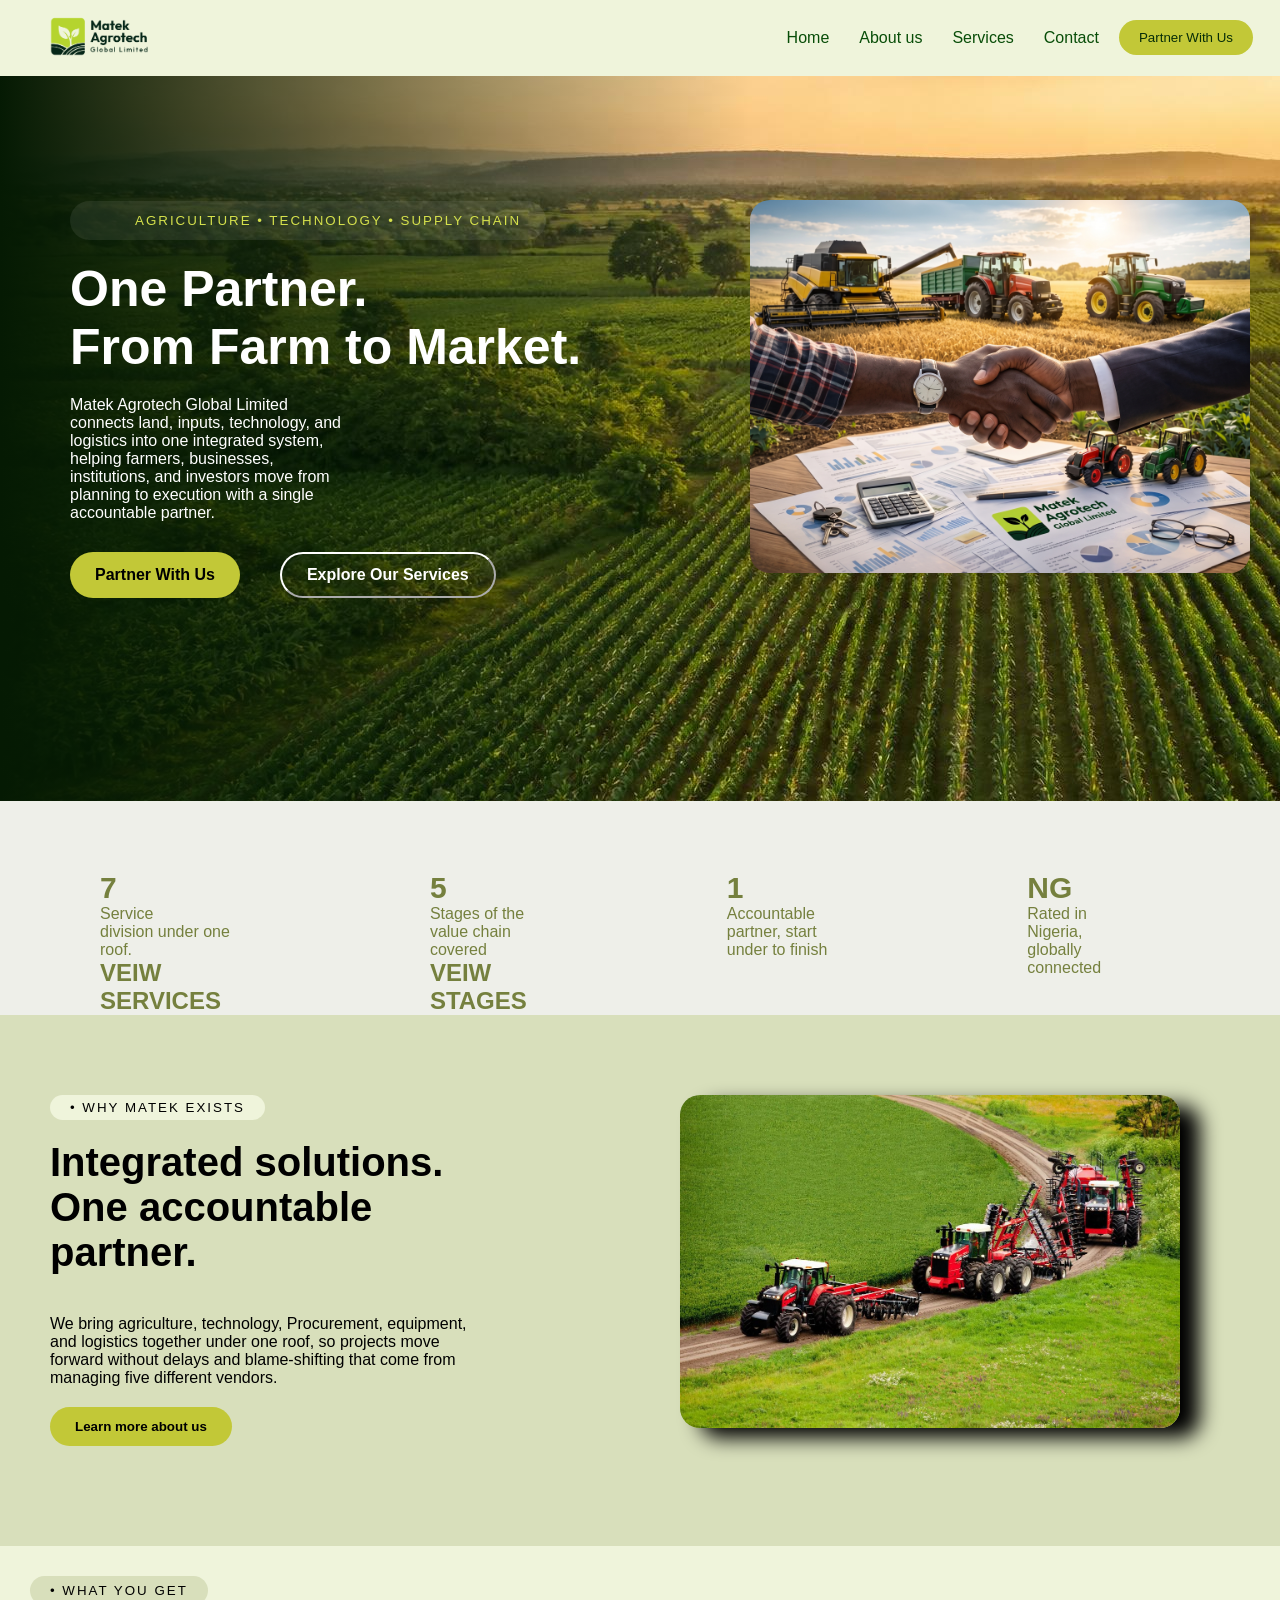
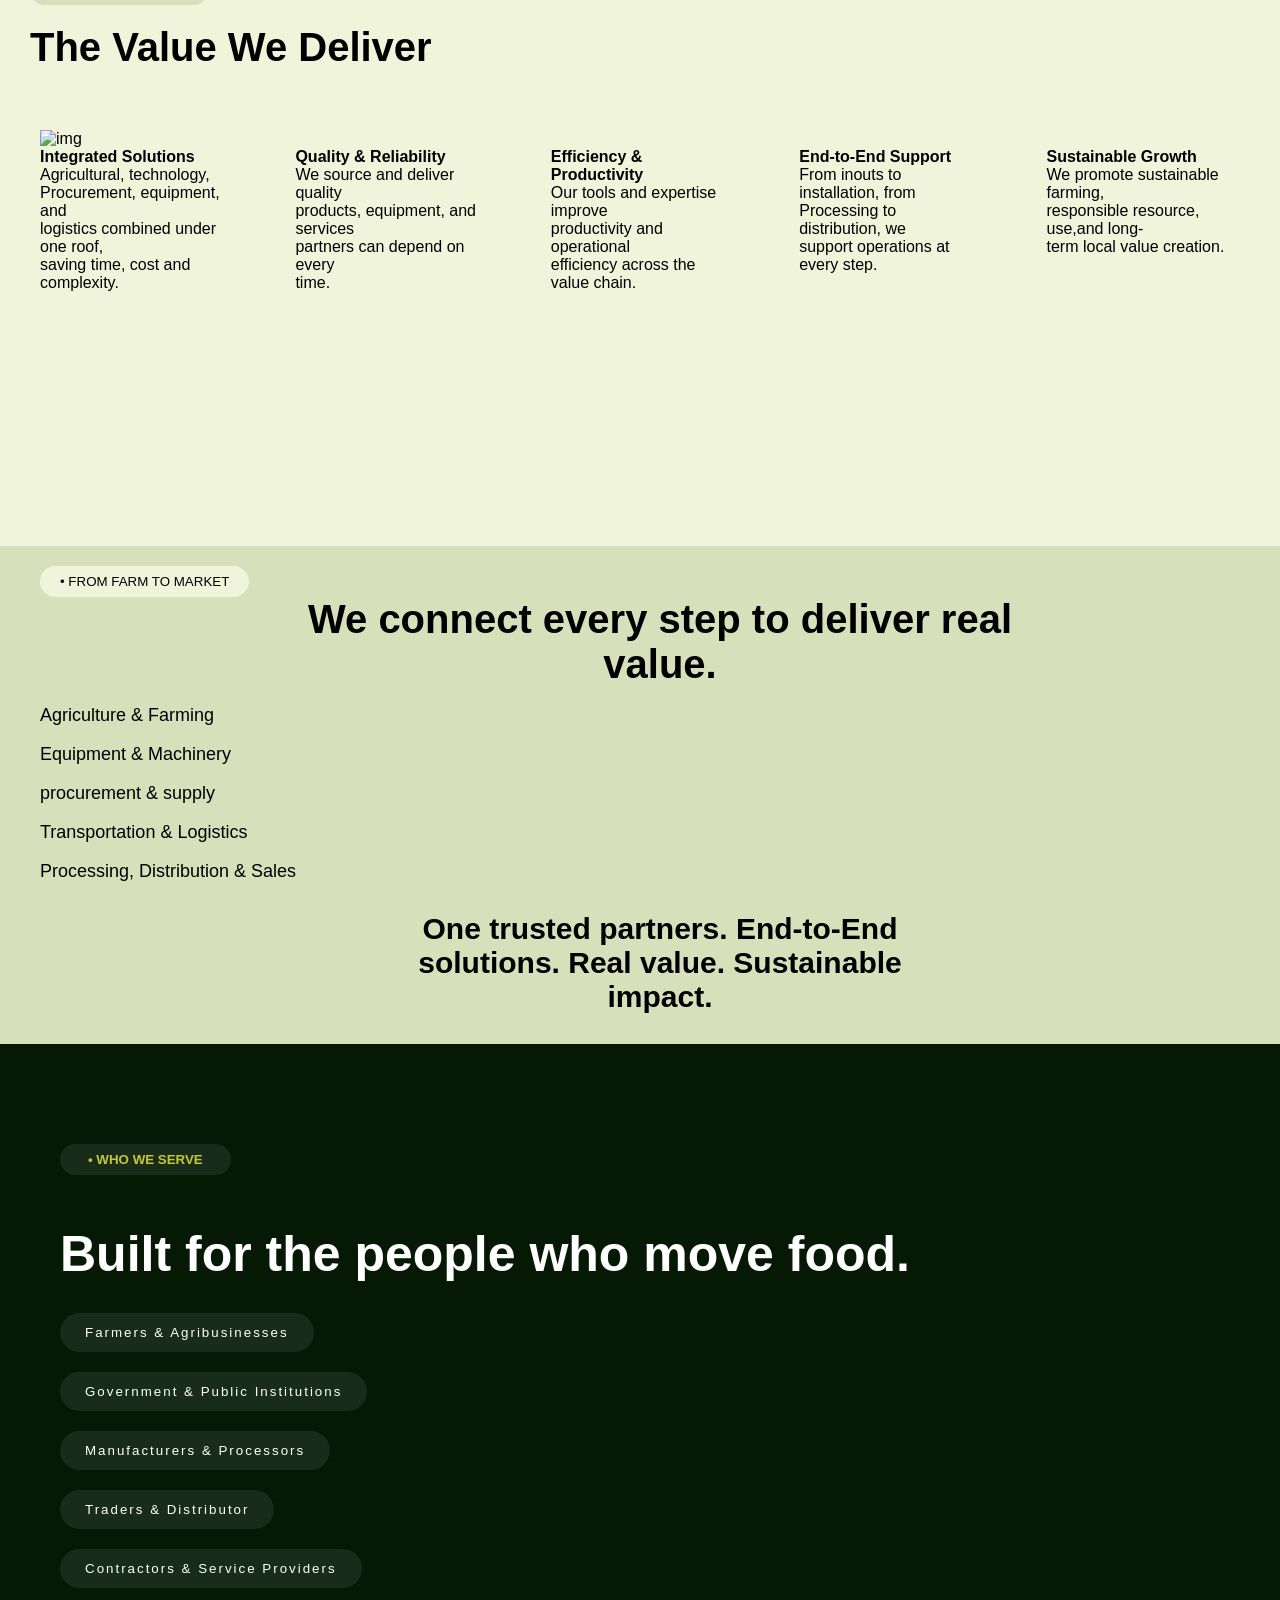
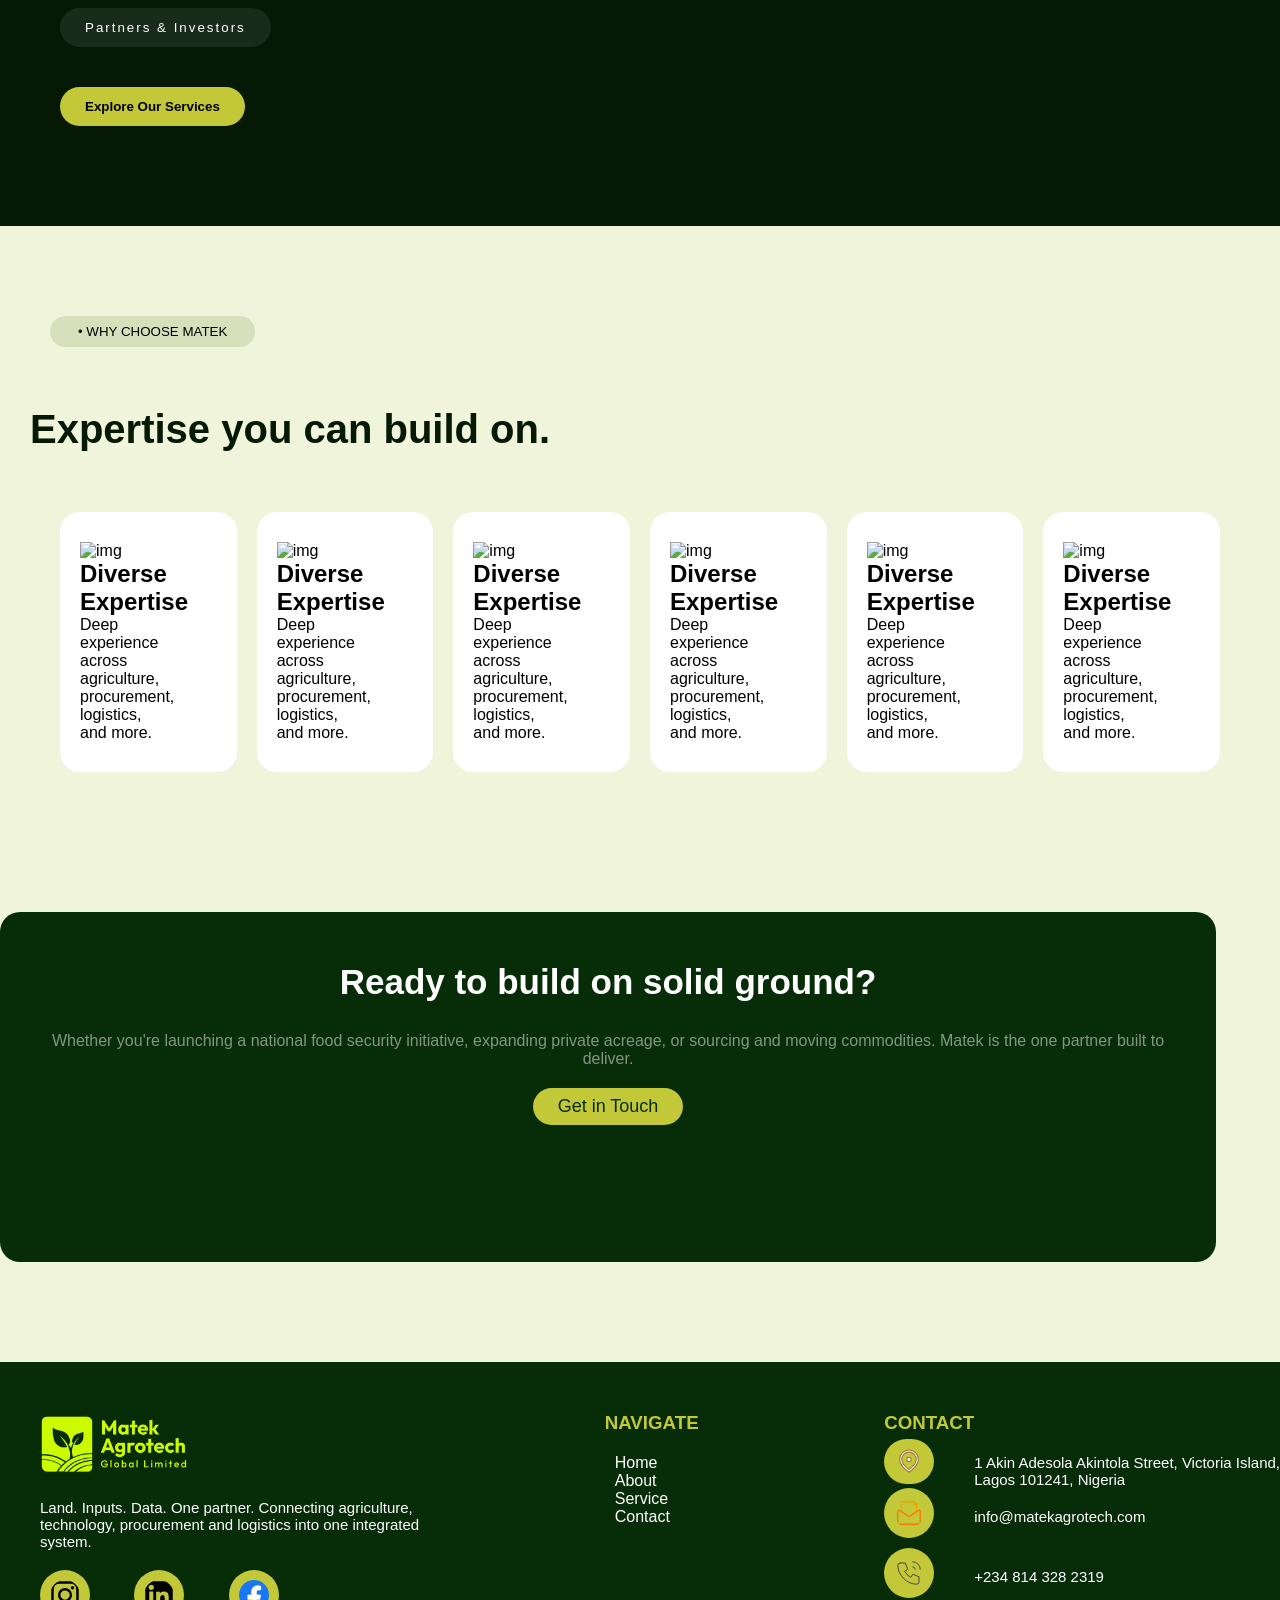
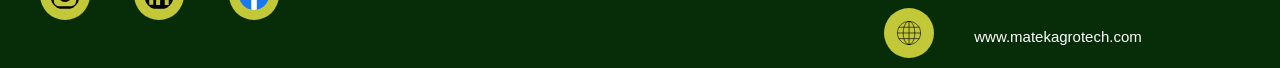
==== index.html @ ca2b961c "first commit" ====
<!DOCTYPE html>
<html lang="en">
<head>
    <meta charset="UTF-8">
    <meta name="viewport" content="width=device-width, initial-scale=1.0">
    <title>Online Shopping</title>
    <link rel="stylesheet" href="index.css">
</head>
<body>
<header>
        <div class="hero">
        <div class="logo"><img src="matek-logo - Copy.png" alt=""></div>
        <div class="nav-top">
            <nav class="list">
            <ul>
                <li><a href="index.html">Home</a></li>
                <li><a href="About.html">About us</a></li>
                <li><a href="service.html">Services</a></li>
                <li><a href="contact.html">Contact</a></li>
            </ul>
        </nav>
        <div class="nav-toogle">
                <div class="wiith"><button><a href="">Partner With Us</a></button></div>
        <div class="menu-icon">&#9776</div>
        </div>
       
       </div>
    </div>
</header>
    <section class="split">
        <div class="partnership">
        <button class="contxt"><ul>AGRICULTURE • TECHNOLOGY • SUPPLY CHAIN</ul></button>
        <h3>One Partner. <br>  From Farm to Market.</h3>
        <p>Matek Agrotech Global Limited <br> connects land, inputs, technology, and <br>logistics into one integrated system, <br> helping farmers, businesses, <br> institutions, and investors move from <br> planning to execution with a single <br> accountable partner.</p>
       <div class="hero-btn">
         <button class="partn"><a href="#">Partner With Us</a></button> <br>
        <button class="Explore"><a href="#">Explore Our Services</a></button> <br>
       </div>
    </div>
    <div class="slider">
        <img src="farm-partnership.jpg" alt="farm-partnership">
        </div>
    </section>
    <section class="About">
      <div class="box">
       <h3>7 <span>↗</span></h3>
       <p>Service <br> division under one <br>roof.</p>
       <h2>VEIW <br> SERVICES</h2>
      </div>
      <div class="box">
       <h3>5<span>↗</span></h3>
       <p>Stages of the<br> value chain <br> covered</p>
       <h2>VEIW <br> STAGES</h2>
      </div>
      <div class="box">
       <h3>1</h3>
       <p>Accountable <br>partner, start <br> under to finish</p>
      </div>
      <div class="box">
       <h3>NG</h3>
       <p>Rated in<br> Nigeria, <br> globally <br> connected</p>
      </div>
    </section>
    <section class="learn">
        <div class="left">
            <button class="exist"> • WHY MATEK EXISTS</button>
        <h2>Integrated solutions. <br>One accountable partner.</h2>
     <p>We bring agriculture, technology, Procurement, equipment, and logistics together under one roof, so projects move forward without delays and blame-shifting that come from managing five different vendors.</p>
     <button class="inform">Learn more about us</button>
    </div>
     <div class="right">
        <img src="machinery.jpg" alt="img">
     </div>
    </section>
    <section class="delivers">
        <div class="top">
            <button>• WHAT YOU GET</button>
            <p>The Value We Deliver</p>
        </div>
        <div class="updatee">
            <div class="update">
            <img src="" alt="img">
            <h4>Integrated Solutions</h4>
            <p>Agricultural, technology, <br> Procurement, equipment, and <br>logistics combined under one roof, <br> saving time, cost and complexity.</p>
        </div>
         <div class="update">
            <img src="img" alt="">
            <h4>Quality & Reliability</h4>
            <p>We source and deliver quality<br>products, equipment, and services<br>partners can depend on every <br>time.</p>
        </div>
         <div class="update">
            <img src="img" alt="">
            <h4>Efficiency & Productivity</h4>
            <p>Our tools and expertise improve <br>productivity and operational<br>efficiency across the value chain.</p>
        </div>
         <div class="update">
            <img src="img" alt="">
            <h4>End-to-End Support</h4>
            <p>From inouts to installation, from <br> Processing to distribution, we<br>support operations at every step.</p>
        </div>
         <div class="update">
            <img src="img" alt="">
            <h4>Sustainable Growth</h4>
            <p>We promote sustainable farming, <br>responsible resource, use,and long-<br>term local value creation.</p>
        </div>
        </div>
    </section>
    <section class="connect">
         <div class="Market">
            <button><span>•</span> FROM FARM TO MARKET</button>
            <h2>We connect every step to deliver real <br>value.</h2>
        </div>
        <div class="value">
            <img src="" alt="">
            <p>Agriculture & Farming</p>
        </div>
        <div class="value">
            <img src="" alt="">
            <p>Equipment & Machinery</p>
        </div>
        <div class="value">
            <img src="" alt="">
            <p>procurement & supply</p>
        </div>
        <div class="value">
            <img src="" alt="">
            <p>Transportation & Logistics</p>
        </div>
        <div class="value">
            <img src="" alt="">
            <p>Processing, Distribution & Sales</p>
        </div>
        <h3>One trusted partners. End-to-End <br> solutions. Real value. Sustainable <br>impact.</h3>
    </section>
    <section class="built">
         <div class="whom">
            <button class="who">• WHO WE SERVE</button>
            <h2>Built for the people who move food.</h2>
           <div class="flaws">
             <div class="serve">
                <button>Farmers & Agribusinesses</button>
            </div>
             <div class="serve">
                <button>Government & Public Institutions</button>
            </div>
             <div class="serve">
                <button>Manufacturers & Processors</button>
            </div>
             <div class="serve">
                <button>Traders & Distributor</button>
            </div>
             <div class="serve">
                <button>Contractors & Service Providers</button>
            </div>
             <div class="serve">
                <button>Partners & Investors</button>
            </div>
           </div>
            <button class="our">Explore Our Services</button>
         </div>
    </section>
    <section class="Build-on">
        <div class="why">
            <button>• WHY CHOOSE MATEK</button>
            <h2>Expertise you can build on.</h2>
        </div>
        <div class="allow">
            <div class="column">
            <img src="" alt="img">
            <h2>Diverse Expertise</h2>
            <p>Deep experience across <br> agriculture, procurement, logistics, <br> and more.</p>
        </div>
        <div class="column">
            <img src="" alt="img">
            <h2>Diverse Expertise</h2>
            <p>Deep experience across <br> agriculture, procurement, logistics, <br> and more.</p>
        </div>
        <div class="column">
            <img src="" alt="img">
            <h2>Diverse Expertise</h2>
            <p>Deep experience across <br> agriculture, procurement, logistics, <br> and more.</p>
        </div>
        <div class="column">
            <img src="" alt="img">
            <h2>Diverse Expertise</h2>
            <p>Deep experience across <br> agriculture, procurement, logistics, <br> and more.</p>
        </div>
        <div class="column">
            <img src="" alt="img">
            <h2>Diverse Expertise</h2>
            <p>Deep experience across <br> agriculture, procurement, logistics, <br> and more.</p>
        </div>
        <div class="column">
            <img src="" alt="img">
            <h2>Diverse Expertise</h2>
            <p>Deep experience across <br> agriculture, procurement, logistics, <br> and more.</p>
        </div>
        </div>
        <div class="Ready">
            <h2>Ready to build on solid ground?</h2>
            <p>Whether you're launching a  national food security  initiative, expanding private  acreage, or sourcing and moving commodities. Matek is the one partner built to deliver.</p>
            <button class="touch"><a href="Contact">Get in Touch</a></button>
        </div>
           
    </section>
    <section class="contact">
        <div class="about">
            <img src="matek-logo-chartreuse.png" alt="Matek Agrotech">
            <p>Land. Inputs. Data. One partner. Connecting agriculture, <br> technology, procurement and logistics into one integrated <br> system.</p>
            <div class="socials">
                <img src="akar-icons--instagram-fill.svg" alt="gram">
                <img src="akar-icons--linkedin-box-fill.svg" alt="LinkedIn">
                <img src="logos--facebook.svg" alt="facebook">
            </div>
        </div>
        <div class="Navigate">
            <h3>NAVIGATE</h3>
            <nav>
                <ul>
                    <li><a href="#">Home</a></li>
                    <li><a href="#">About</a></li>
                    <li><a href="#">Service</a></li>
                    <li><a href="#">Contact</a></li> 
                </ul>
            </nav>
        </div>
        <div class="meet">
             <div class="location">
              <h3>CONTACT</h3>
        </div>
        <div class="make">
            <img src="fluent--location-12-regular.svg" alt="img">
            <p>1 Akin Adesola Akintola Street, Victoria Island, <br> Lagos 101241, Nigeria</p>
        </div>
        <div class="okay">
            <img src="marketeq--email-file.svg" alt="img">
            <p><a href="mailto:info@matekagrotech.com">info@matekagrotech.com</a></p>
        </div>
        <div class="okay">
            <img src="tabler--phone-call.svg" alt="img">
            <p><a href="tel:+234 814 328 2319">+234 814 328 2319</a></p>
        </div>
        <div class="okay">
            <img src="arcticons--emoji-web.svg" alt="img">
            <p>www.matekagrotech.com</p>
        </div>
        </div>
       
    </section>
    <footer>

    </footer>
    
</body>
</body>
</html>
---- index.css ----
*{

    margin: 0px;
    font-family: 'Segoe UI', Tahoma, Geneva, Verdana, sans-serif;
}
.hero{
    display: flex;
    justify-content: space-between;
    background-color: rgb(239, 244, 219);
    position: fixed;
    width: 100%;
    padding: 15px 10px;
}
.hero nav ul {
    display: flex;
    gap: 10px;
    margin-left: 200px;
}
.nav-top{
    display: flex;
    align-items: center;
}
.hero nav ul li{
    list-style: none;
    margin-right: 20px;
   
}
.hero nav{
    display: flex;
}

.hero nav ul a{
    text-decoration: none;
    color: rgb(8, 77, 8);

}
.hero nav ul li a:hover{
    color: black;
    padding: 6px 16px;
    background-color: rgb(216, 223, 187);
    border-radius: 100px;
}
.logo img{
    width: 100px;
    margin-left: 40px;
}
.wiith button {
    background-color:#C2C837;
    padding: 10px 20px;
    border-radius: 20px;
    border: none;
    margin-right: 7px;
}
.wiith a{
    color: rgb(7, 45, 8);
    text-decoration: none;
}
.nav-toogle{
    display: flex;
    margin-right: 30px;
    align-items: center;
}
.menu-icon{
    border: 2px;
    border-color: black;
    display: none;
}
.split{
    display: flex;
    padding-top: 200px;
    background-image: url(hero-farmland.jpg);
    justify-content: space-between;
    color: white;
    margin-top: 0px;
    padding-bottom: 0px;
    inset: 0px;
}
.contxt{
    background-color: rgba(255, 255, 255, 0.08);
    padding: 12px 25px;
    border-radius: 100px;
    color: #D6E14C;
    border: none;
    margin-bottom: 20px;
    letter-spacing: 2px;
}
.partn {
    background-color:#C2C837 ;
    padding: 12px 25px;
    border-radius: 100px;
    border: none;
}
.partn a{
    text-decoration: none;
    color: black;
    font-weight: 700;
    font-size: 16px;
}
.partnership{
    width: 100%;
    height: 600px;
    background: linear-gradient(to left, rgba(3, 15, 0, 0), rgb(5, 26, 3));
    margin-top: -129px;
    padding-top: 130px;
    padding-left: 70px;
  
}
.partnership h3{
    margin-bottom: 20px;
}
.partnership p{
    margin-bottom: 30px;
}
.partn a:hover{
    color: black;
}
.Explore{
    border-radius: 100px;
    background-color: transparent;
    padding: 12px 25px;
    border-color: white;
}
.Explore a{
    color: white;
    text-decoration: none;
    font-weight: 700;
    font-size: 16px;
}
.split h3{
    font-size: 50px;
}
.slider img{
    width: 500px;
    border-radius: 20px;
    margin-right: 30px;
}
.hero-btn{
    display: flex;
    gap: 20px;
}
.About{
    display: flex;
    justify-self: center;
    gap: 100px;
    background-color:rgb(238, 239, 233);
    width: 100%;
    padding: 0px;
}
.box{
    margin-left: 90px;
}
.allow{
    display: flex;
    justify-content: space-between;
    padding: 50px;
}
.column{
    background-color: rgb(216, 223, 187);
    border-radius: 20px;
    padding: 30px 40px 30px 20px;
    margin: 10px;
    background-color: white;
}
.About h3{
    font-size: 70px;
}
.box{
    padding: 70px 0px 0px 10px ;
    color: rgb(117, 128, 62);
    border-radius: 20px;
}
.box h3{
    font-size: 30px;

}
.box span{
    font-size: 25px;
    display: none;
}
.learn{
    display: flex;
    gap: 200px;
    background-color: rgb(216, 223, 187);
    padding: 80px 0px 100px 50px;
}
.left h2{
    font-size: 40px;
    display: flex;
    margin-bottom: 40px;
}
.right img{
    width: 500px;
    border-radius: 20px;
    box-shadow: 20px 10px 20px black;
    margin-right: 100px;
    margin-left: 0px;
}
.exist{
    background-color: rgb(239, 244, 219);
    padding: 5px 20px;
    border-radius: 100px;


    color:black;
    border: none;
    margin-bottom: 20px;
    letter-spacing: 2px;
}
.top{
    margin-left: 30px;
}
.column{

}
.delivers{
    background-color: rgb(239, 244, 219);
    width: 100%;
    height: 600px;

}
.inform{
    background-color:#C2C837 ;
    padding: 12px 25px;
    border-radius: 100px;
    border: none;
    font-weight: 700;
    margin-top: 20px;
}
.top button{
    background-color:rgb(216, 223, 187); 
    border: none;
    padding: 7px 20px;
    border-radius: 100px;
    letter-spacing: 2px;
    margin: 30px 0px 20px 0px;
}
.top p{
    font-weight: 700;
    font-size: 40px;
    margin-bottom: 50px;

}

.update{
    margin-right: 20px;
    border-radius: 30px;
    height: 300px;
    padding: 10px 20px 50px 30px;
    background-color: rgb(239, 244, 219);
}
.updatee{
    display: flex;
    flex-grow: 20px;
    margin-bottom: 100px;
    padding-left: 10px;
    justify-self: center;
}
.connect{
    padding: 20px 0px 0px 40px;
    background-color:rgb(216, 223, 187);
}
.connect p{
    justify-self: center;
    font-size: 18px;
}
.connect h3{
    justify-self: center;
    text-align: center;
    font-size: 30px;
    padding: 30px;
}
.Market{
    justify-self: center;
}
.Market button{
    background-color:rgb(239, 244, 219);
    border: none;
    padding: 8px 20px;
    border-radius: 100px;

}
.Market h2{
    text-align: center;
    font-size: 40px;
    font-weight: 750;
}
.built{
    background-color:rgb(5, 25, 5) ;
    padding-left: 60px;
}
.serve button{
    background-color: rgba(255, 255, 255, 0.08);
    padding: 12px 25px;
    border-radius: 100px;
    color: white;
    border: none;
    margin-bottom: 20px;
    text-align: center;
    letter-spacing: 2px;   
}
.who{
    background-color: rgba(255, 255, 255, 0.08);
    padding: 8px 28px;
    border-radius: 100px;
    border: none;
    font-weight: 700;
    margin: 100px 0px 50px 0px;
    color: #C2C837 ;
}
.our{
    background-color:#C2C837;
    padding: 12px 25px;
    border-radius: 100px;
    border: none;
    font-weight: 700;
    margin-top: 20px;
}

.built h2{
    margin-bottom: 30px;
    font-size: 50px;
}
.whom{
    color: white;
    padding-bottom: 100px;
}
.Build-on{
    background-color: rgb(239, 244, 219);
    padding-bottom: 100px;
}
.why button{
    background-color: rgb(216, 223, 187);
    border: none;
    padding: 8px 28px ;
    border-radius: 100px;
    margin: 90px 0px 60px 50px;
}
.why h2{
    font-size: 40px;
    color: rgb(5, 25, 5);
    margin-left: 30px;
}
.Ready {
    background-color:rgb(7, 45, 8) ;
    max-width: 95%;
    text-align: center;
    justify-self: center;
    border-radius: 20px;
    height: 350px;
    align-items: center;
}
.Ready h2{
    color: white;
    margin-top: 80px;
    padding-top: 50px;
    font-weight: 700;
    font-size: 35px;
    padding: 50px 0px 0px 0px;
    text-align: center;
    justify-content: center;
    justify-self: center;

}
.Ready p{
    padding: 30px 50px 0px 50px;
    text-align: center;
    justify-content: center;
    justify-self: center;
    color: rgba(229, 231, 229, 0.566);
    margin-bottom: 20px;
}
.Ready button{
    background-color: #C2C837; 
    border: none;
    padding: 8px 25px;
    border-radius: 100px;
    justify-content: center;
    
}
.Ready button a{
    color:rgb(7, 45, 8);
    text-decoration: none;
    font-size: 18px;
    
}
.contact{
    display: flex;
    gap: 20px;
    background-color:rgb(7, 45, 8) ;
    padding:50px 0px 0px 0px;
    justify-content: space-between;
    

}
.contact p{
    color: white;
    font-size: 15px;
    margin-left: 40px;
    margin-top: 20px; 
}
.about img{
    width: 150px;
    margin-left: 40px;
}
.Navigate h3{
    color: #C2C837;
}
.location h3{
    color: #C2C837;
}
.meet img{
    width: 30px;
    padding: 10px;
    border-radius: 360px;
    background-color: #C2C837;
}
.socials img{
    width: 30px;
    padding: 10px;
    background-color: #C2C837;
    border-radius: 360px;
    margin-top: 20px;
}
.make{
    display: flex;
    align-items: center;

}
.make img{
    max-height: 25px;
}
.okay{
    display: flex;
    padding-bottom: 10px;
}
.Navigate nav ul a{
    text-decoration: none;
    color: white;
    margin-left: -30px;
}
.Navigate nav ul li a:hover{
    color: #C2C837;
}
.Navigate h3{
    margin-bottom: 20px;

}
.Navigate nav ul li {
    list-style: none;
}
.okay p a{
    color: white;
    text-decoration: none;
}
.okay p a:hover{
    color: #C2C837;

}
.touch{
    justify-self: center;
    justify-content: center;
}
@media screen and (max-width : 968px) {
    .menu-icon{
        display:flex;
        font-size: 22px;
    }
    .hero nav{
        display: none;
    }
    .logo{
        margin-left: -20px;
    }
    .split{
        padding-top:100px;
        display: block;
        
    }
    .hero{
        position: fixed;
    }
    .partnership{
        height: 500px;
        
    }
    .slider{
        gap: 0px;
        padding: 20px 0px 20px 20px;
    }
    .slider img{
        margin-left: 30px;
    }
    .partn{
        padding: 7px 15px;
    }
    .Explore{
        padding: 7px 15px;
    }
    .hero-btn{
        margin-left: -30px;
        gap: 3px;
    }
    .Explore a{
        font-size: 13px;
    }
    .partnership h3{
        font-size: 40px;
    }
    .wiith button{
        padding: 5px 12px;
    }
    .learn{
        display: contents;
    }
    .right {
        margin: 50px 0px 70px 0px;
    }
    .contxt{
        padding: 2px 15px;
        font-size: 11px;
        margin-left: -20px;
    }
    .About{
        display: contents;
        align-items: center;
        background-color: rgb(239, 244, 219);
    }
    .box{
        width: 150px;
        background-color: rgb(238, 239, 233);
        border-radius: 20px;
        margin-bottom: 60px;
        margin-top: 50px;
        justify-self: center;
    }
    .box span{
        display: contents;
        background-color: #C2C837 ;
        padding: 20px;
        }
        .contact{
            display: block;
            background-color: rgb(7, 45, 8);
            padding: 100px 20px 20px 20px;
        }
        .about{
            display: contents;
         ;
        }
        .Navigate{
            margin: 30px 0px 30px 40px;
            font-size: 16px;
            
        }
        .socials{
            margin-top: 30px;
        }
        .location{
            margin: 20px 0px 25px 45px;
        }
        .make{
            margin: 0px 0px 20px 40px;
        }
        .okay{
            margin: 0px 0px 20px 40px;
        }
        .top p{
            font-size: 30px;
            margin-left: 15px;
        }
        .right img{
            width: 400px;
            margin-left: 20px;
        }
        .learn h2{
            font-size: 30px;
            margin-left: 20px;
        }
        .left p{
            margin-left: 15px;
        }
        .top button{
            margin-left: 10px;
        }
        .exist{
            margin-left: 10px;
        }
        .inform{
            margin-left: 10px;
        }
        .learn{
            font-size: 14px;
        }
        .updatee{
            display: contents;
            height: 2000px;
        }
        .update{
            width: 250px;
            justify-items: center;
            justify-self: center;
            margin-top: 20px;
        }
        .delivers{
            height: 2000px;
        }
        .box h2{
            font-size: 13px;
            color: #000;
        }
        .slider img{
    width: 450px;
    border-radius: 20px;
}
.column{
    justify-content: center;
    justify-self: center;
    background-color: white;
    padding: 40px  30px 35px 35px;
    border-radius: 50px;
    margin-bottom: 20px;
    
}
.why h2{
    padding-left: 30px;
}
.allow{
    display: block;
}
.partnership{
    width:70%;
    height: 600px;
    background: linear-gradient(to left, rgba(3, 15, 0, 0), rgb(5, 26, 3));
    margin-top: -129px;
    padding-top: 130px;
    padding-left: 70px;
  
}
.why h2{
    font-size: 35px;
    margin-bottom: 20px;
}
.Market h2{
    font-size: 30px;
}
.connect h3{
    justify-self: center;
    text-align: center;
    font-size: 20px;
    padding: 30px;
}
}
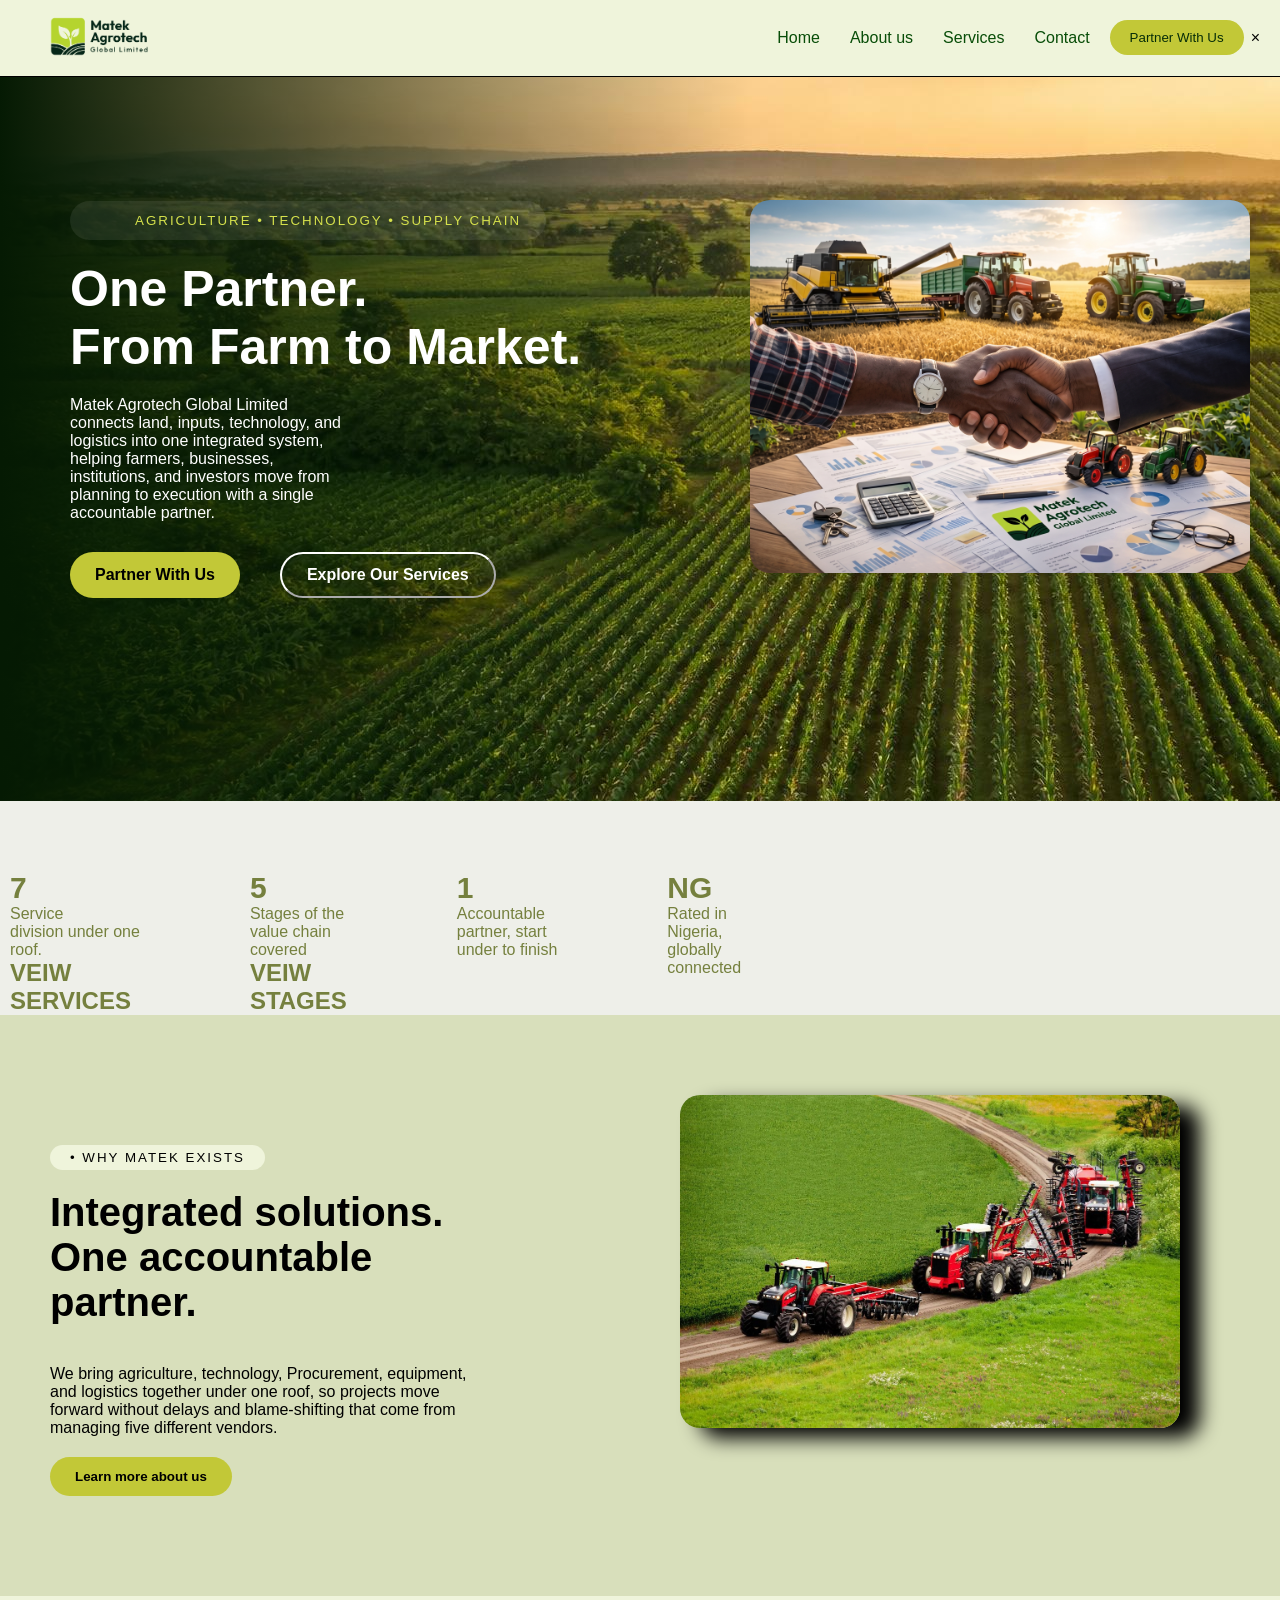
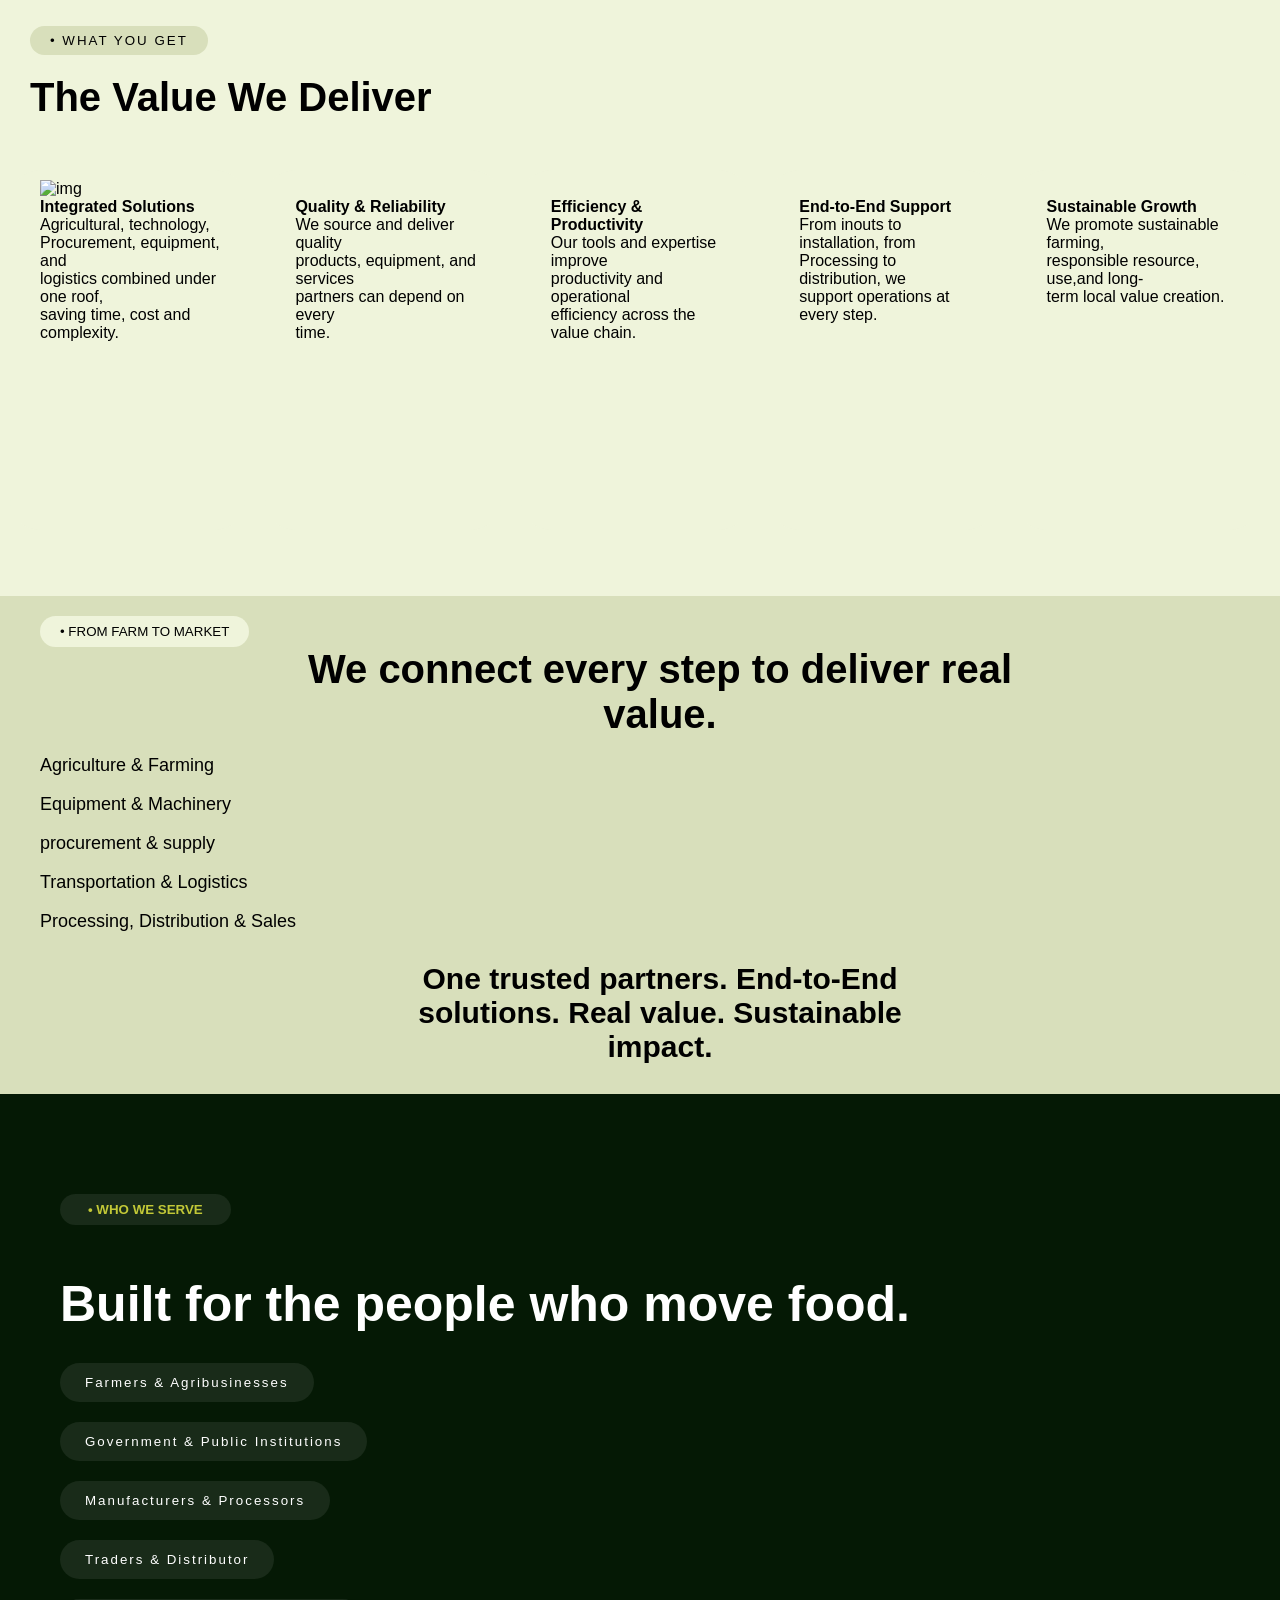
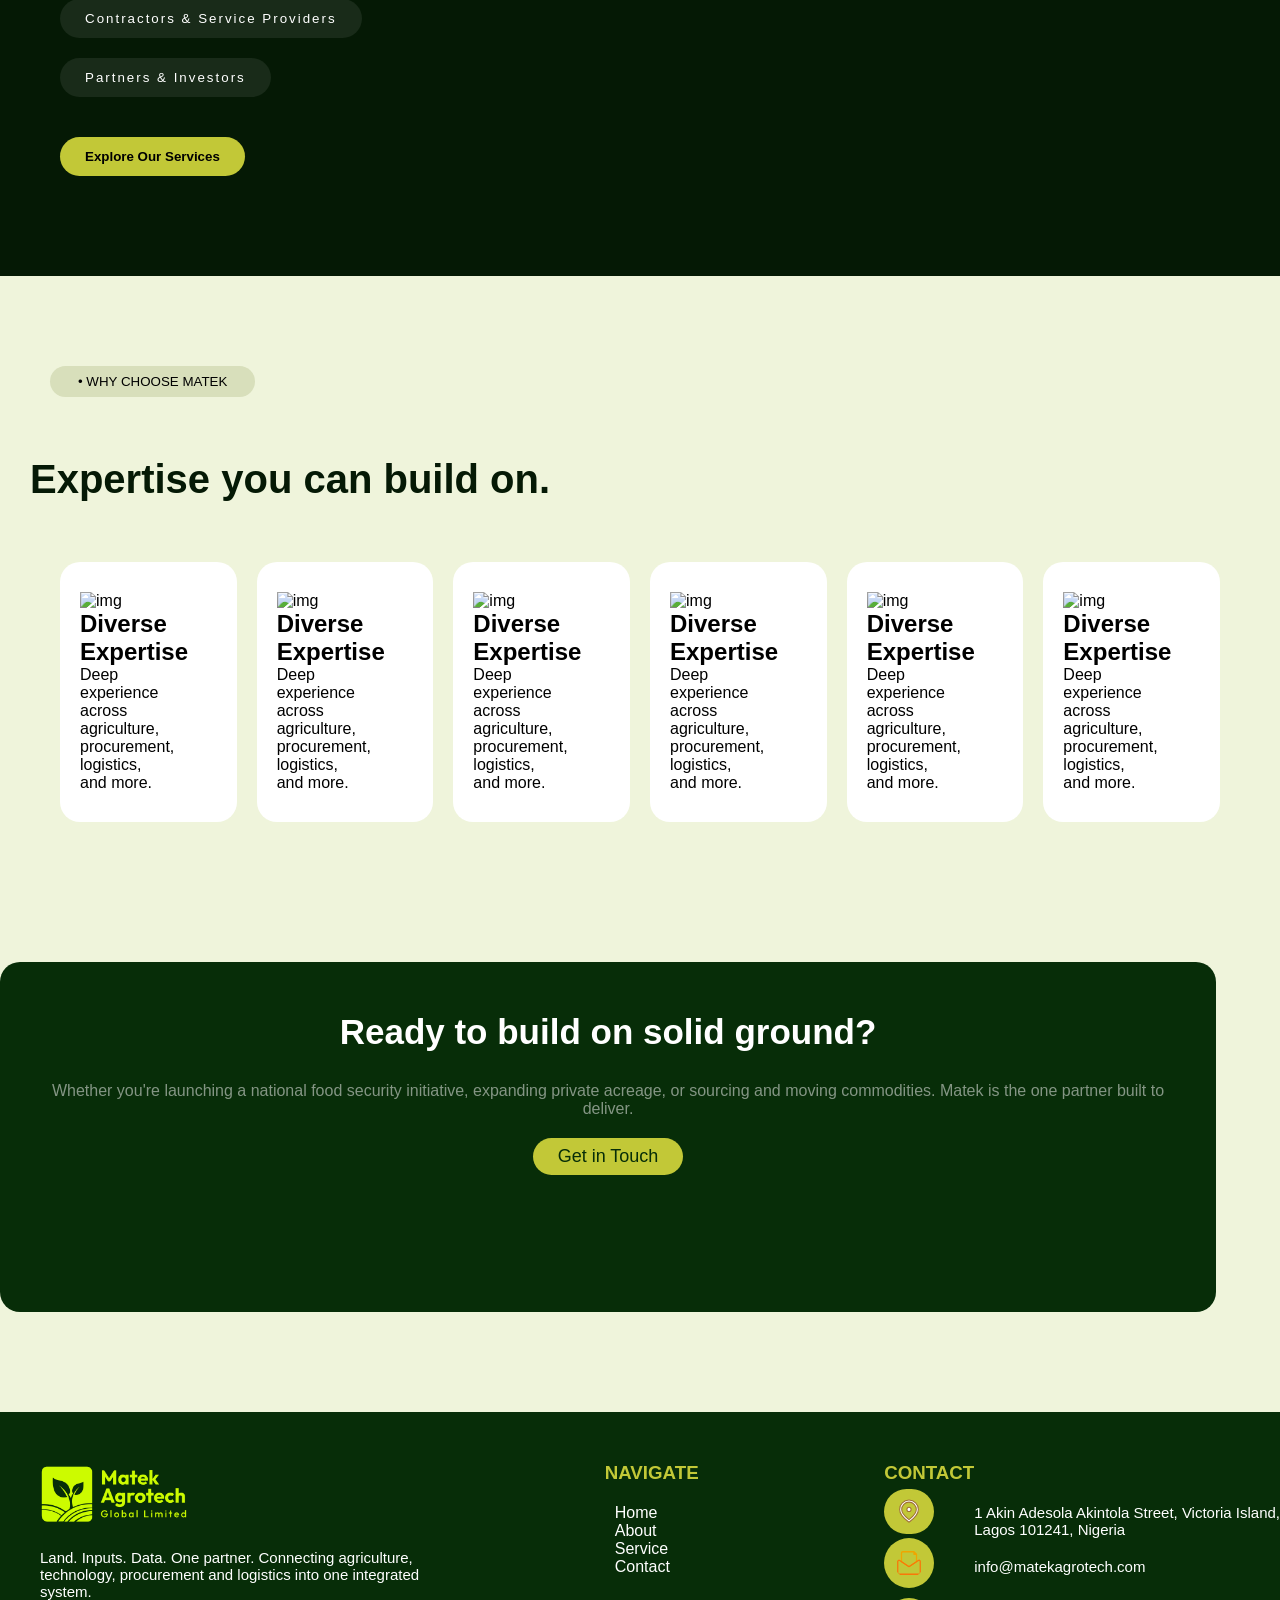
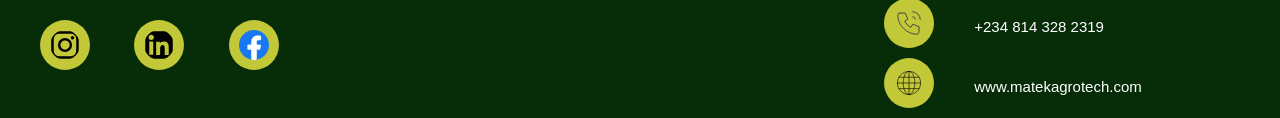
==== commit 4105e04c: "about" ====
--- a/index.html
+++ b/index.html
@@ -3,7 +3,7 @@
 <head>
     <meta charset="UTF-8">
     <meta name="viewport" content="width=device-width, initial-scale=1.0">
-    <title>Online Shopping</title>
+    <title>Matek|Agrotech Nigeria Limited</title>
     <link rel="stylesheet" href="index.css">
 </head>
 <body>
@@ -15,13 +15,14 @@
             <ul>
                 <li><a href="index.html">Home</a></li>
                 <li><a href="About.html">About us</a></li>
-                <li><a href="service.html">Services</a></li>
-                <li><a href="contact.html">Contact</a></li>
+                <li><a href="Sevice.html">Services</a></li>
+                <li><a href="Contact.html">Contact</a></li>
             </ul>
         </nav>
         <div class="nav-toogle">
                 <div class="wiith"><button><a href="">Partner With Us</a></button></div>
-        <div class="menu-icon">&#9776</div>
+        <div class="menu-icon" id="open-btn">&#9776</div>
+        <div class="close-btn" id="close-Btn">&times;</div>
         </div>
        
        </div>
@@ -217,10 +218,10 @@
             <h3>NAVIGATE</h3>
             <nav>
                 <ul>
-                    <li><a href="#">Home</a></li>
-                    <li><a href="#">About</a></li>
-                    <li><a href="#">Service</a></li>
-                    <li><a href="#">Contact</a></li> 
+                    <li><a href="index.html">Home</a></li>
+                    <li><a href="About.html">About</a></li>
+                    <li><a href="Sevice.html">Service</a></li>
+                    <li><a href="Contact.html">Contact</a></li> 
                 </ul>
             </nav>
         </div>
@@ -250,7 +251,28 @@
     <footer>
 
     </footer>
-    
+    <script>
+    document.addEventListener('DOMContentLoaded', function() {
+         let openBtn = document.getElementById("menu-icon");
+         let closeBtn = document.querySelector('.close-Btn');
+         let sidebar = document.getElementById('sidebar');
+         let mainContent = document.getElementById('main-content');
+
+
+         openBtn.addEventListener ('click', () => {
+            sidebar.style.width = '250px';
+            mainContent.style.marginLeft = '250px';
+         } );
+
+         closeBtn.addEventListener ('click', () => {
+            sidebar.style.width = '0';
+            mainContent.style.marginLeft = '0';
+         } );
+
+
+    });
+
+    </script>
 </body>
 </body>
 </html>
--- a/index.css
+++ b/index.css
@@ -10,6 +10,7 @@
     position: fixed;
     width: 100%;
     padding: 15px 10px;
+    box-shadow: #000 0px 1px;
 }
 .hero nav ul {
     display: flex;
@@ -61,9 +62,11 @@
     align-items: center;
 }
 .menu-icon{
-    border: 2px;
-    border-color: black;
     display: none;
+    padding: 2px;
+}
+.menu-icon:hover{
+    cursor: pointer;
 }
 .split{
     display: flex;
@@ -146,9 +149,6 @@
     width: 100%;
     padding: 0px;
 }
-.box{
-    margin-left: 90px;
-}
 .allow{
     display: flex;
     justify-content: space-between;
@@ -182,6 +182,9 @@
     gap: 200px;
     background-color: rgb(216, 223, 187);
     padding: 80px 0px 100px 50px;
+}
+.left{
+    margin-top:50px;
 }
 .left h2{
     font-size: 40px;
@@ -460,7 +463,57 @@
     justify-self: center;
     justify-content: center;
 }
-@media screen and (max-width : 968px) {
+.Hope{
+    background-color: rgb(8, 53, 8);
+    padding-top: 200px;
+}
+.Hope button{
+    background-color: rgba(255, 255, 255, 0.08);
+    border: none;
+    padding: 5px 25px;
+    border-radius: 20px;
+    font-weight: 700;
+    color: #C2C837;
+    margin: 20px;
+}
+.Hope h2{
+    color: white;
+    font-size: 40px;
+    margin: 20px;
+}
+.Hope p{
+    color: white;
+    margin: 20px;
+    padding-bottom: 20px;
+}
+.otun{
+    margin: 20px;
+    margin-top: 50px;
+}
+.otun button{
+    padding: 8px 25px;
+    border-radius: 10px;
+    border:none ;
+    background-color: rgba(216, 223, 187, 0.555);
+}
+.otun h2{
+    font-size: 45px;
+}
+.osi img{
+    width: 600px;
+    margin: 20px;
+    border-radius: 30px;
+    height: 500px;
+}
+.tired{
+    display: flex;
+    background-color: rgb(238, 239, 233);
+    padding-top: 70px;
+}
+.Pledge{
+    display: flex;
+}
+@media screen and (max-width : 768px) {
     .menu-icon{
         display:flex;
         font-size: 22px;
@@ -529,9 +582,10 @@
         width: 150px;
         background-color: rgb(238, 239, 233);
         border-radius: 20px;
-        margin-bottom: 60px;
-        margin-top: 50px;
+        margin-bottom: 0px;
+        margin-top: 20px;
         justify-self: center;
+        padding: 20px 30px 20px 20px;
     }
     .box span{
         display: contents;
@@ -649,4 +703,24 @@
     font-size: 20px;
     padding: 30px;
 }
+.tired{
+    display: contents;
+}
+.osi img{
+    width: 500px;
+    flex-shrink: 200px;
+}
+.otun h2{
+    font-size: 30px;
+    margin-top: 20px;
+    margin-bottom: 20px;
+}
+.Pledge{
+    display: contents;
+}
+.{
+    width: 100px;
+    background-color: rgb(216, 223, 187);
+}
+
 }
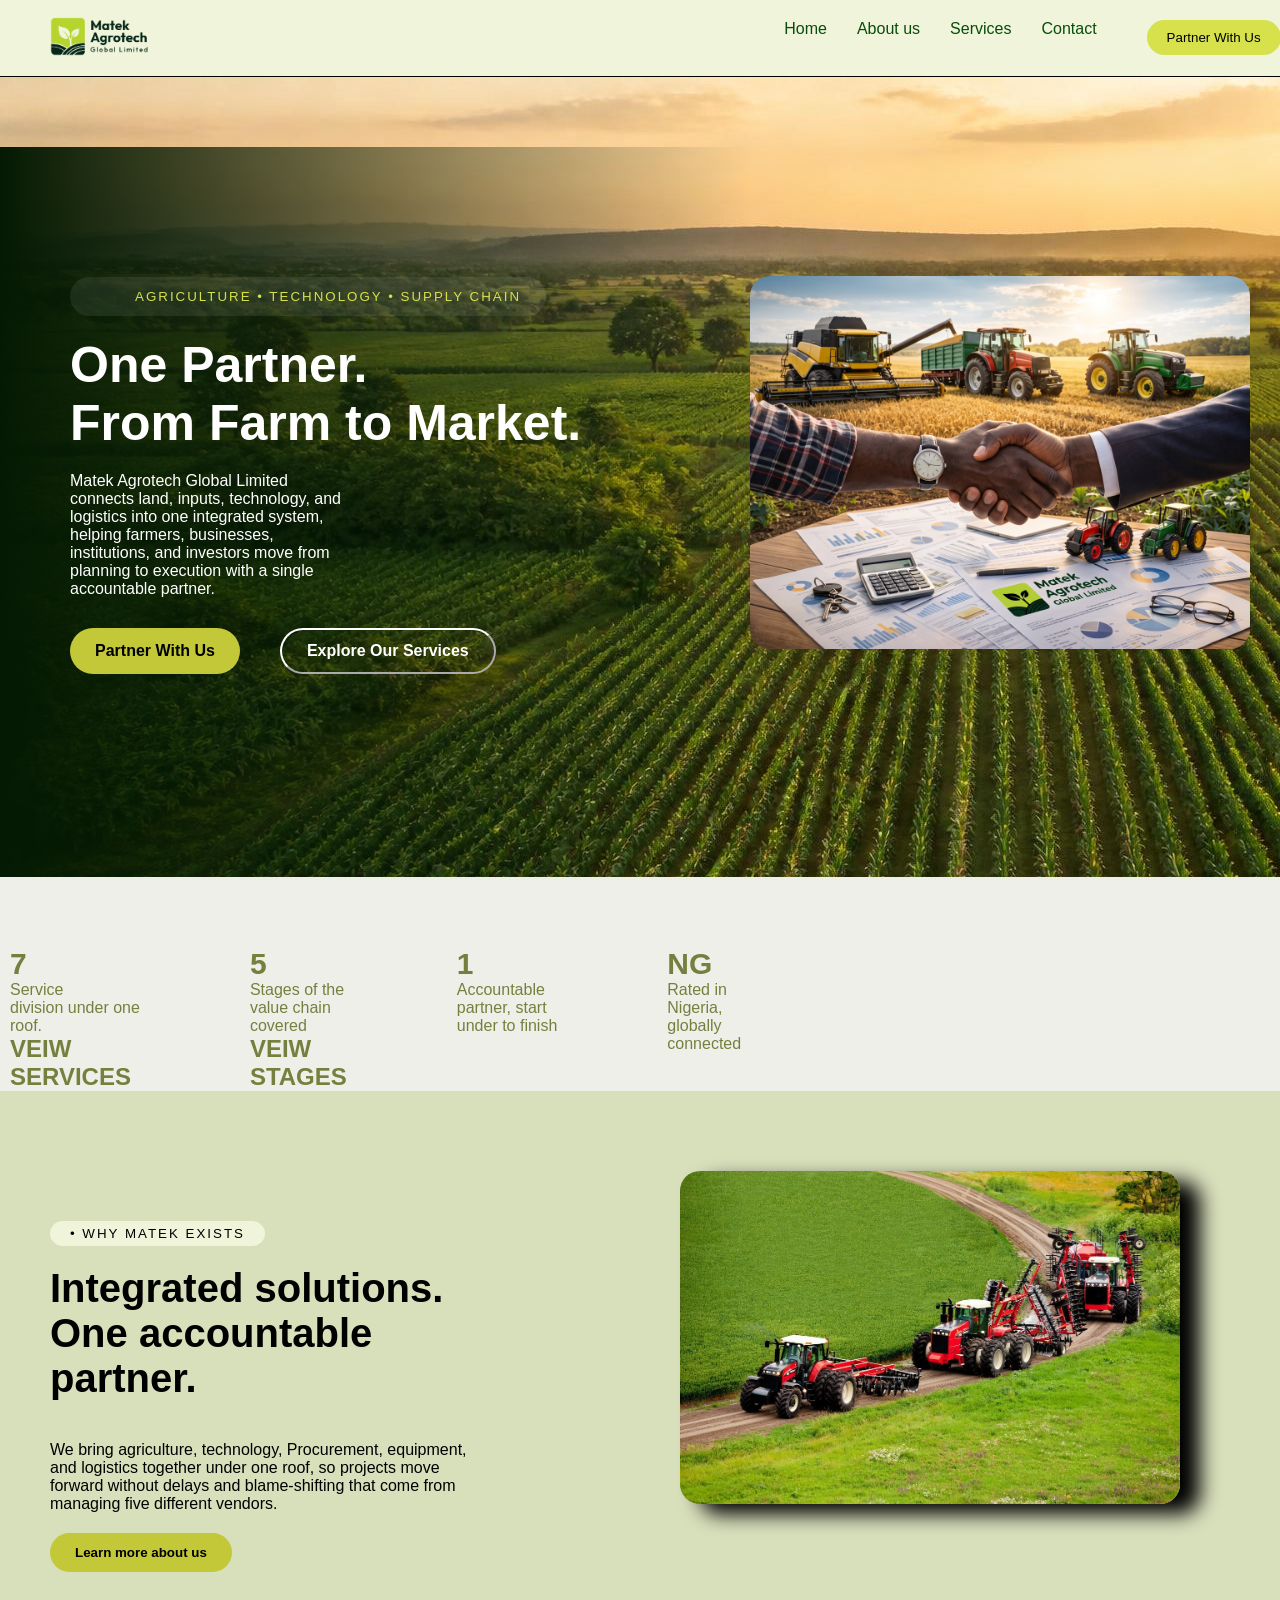
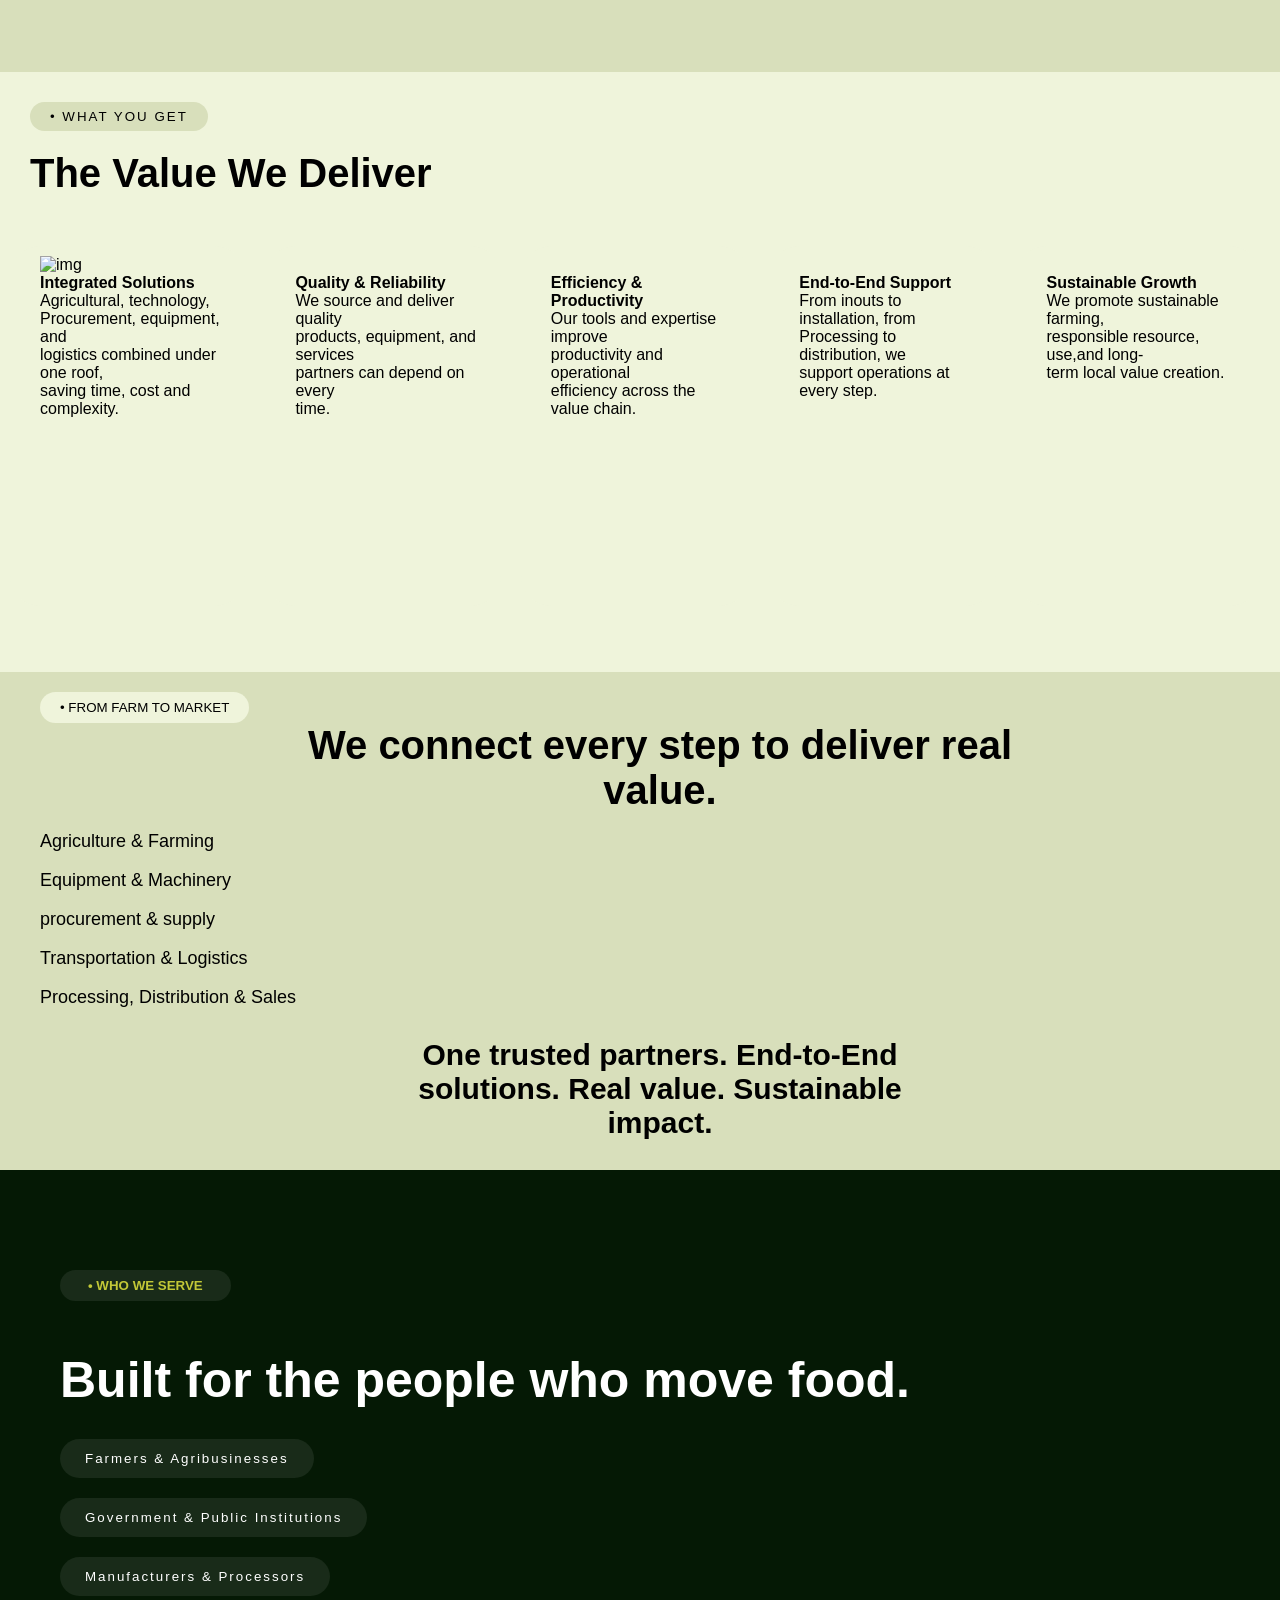
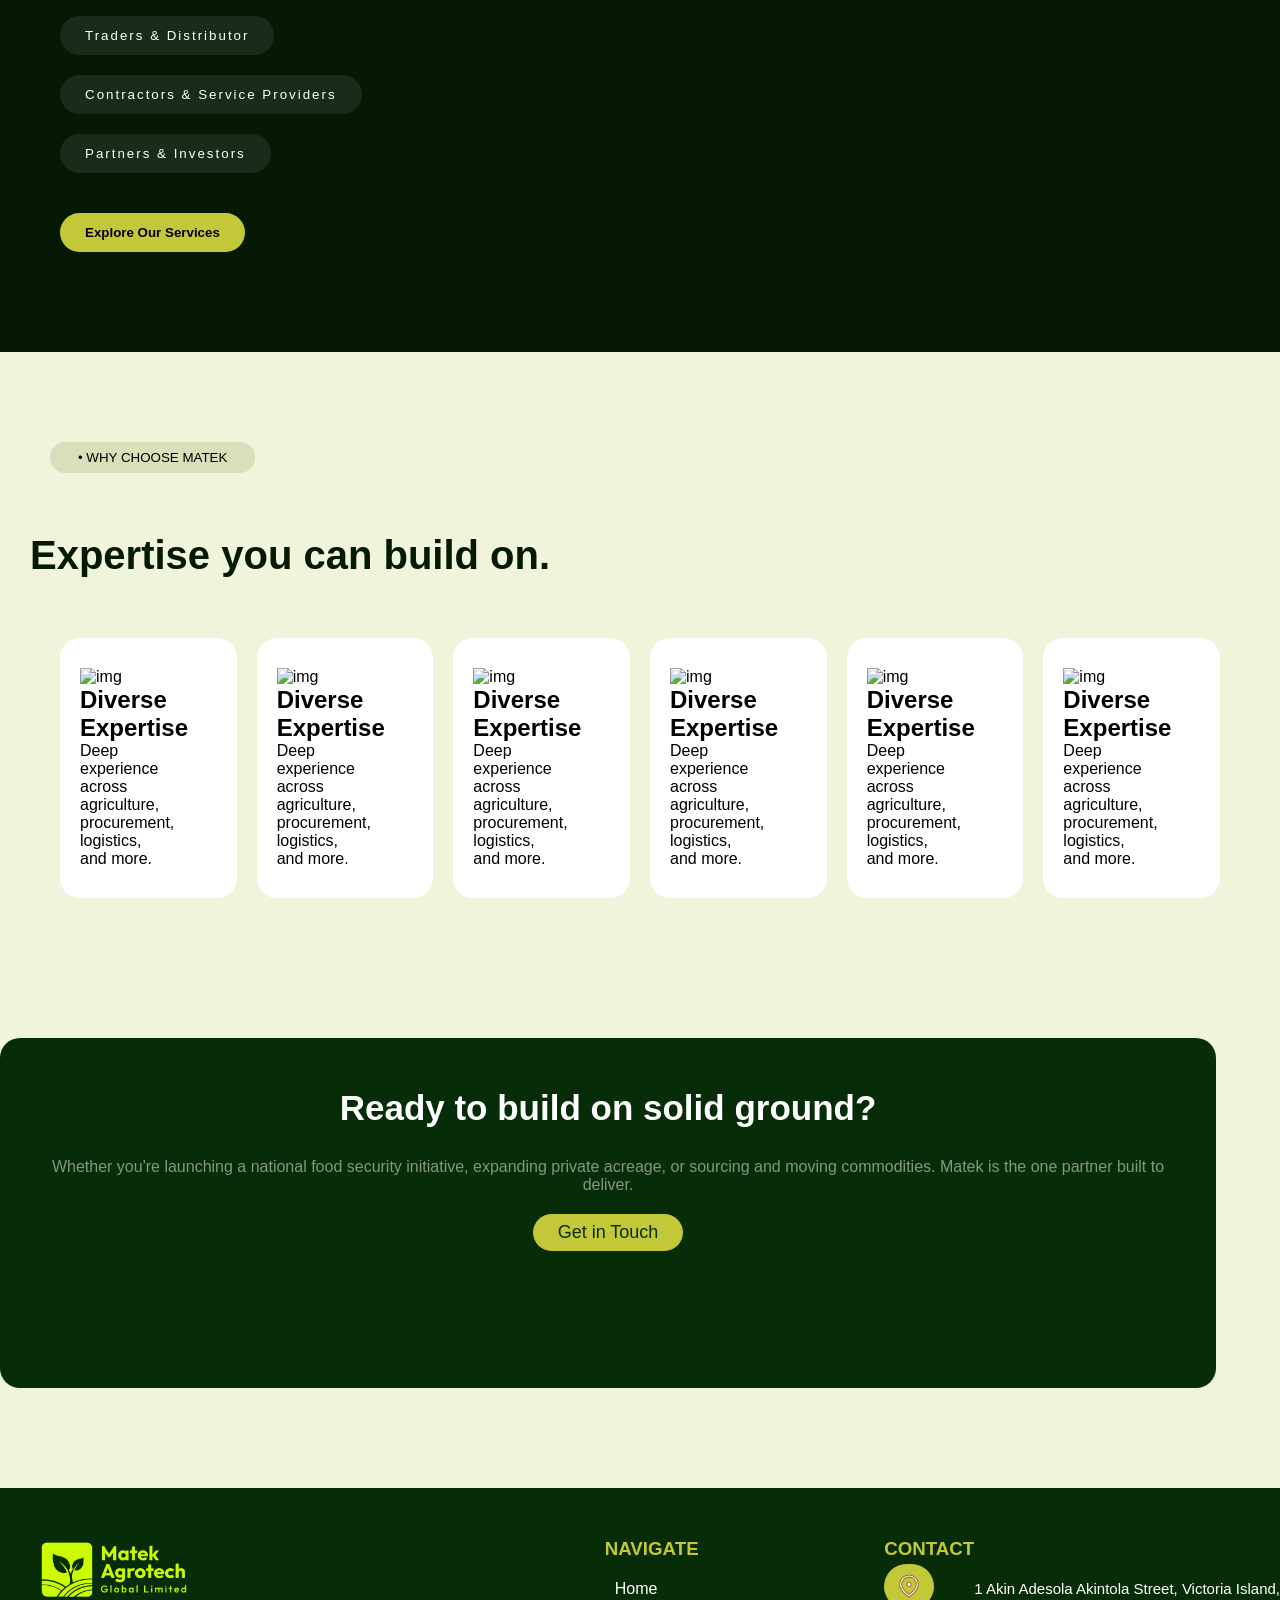
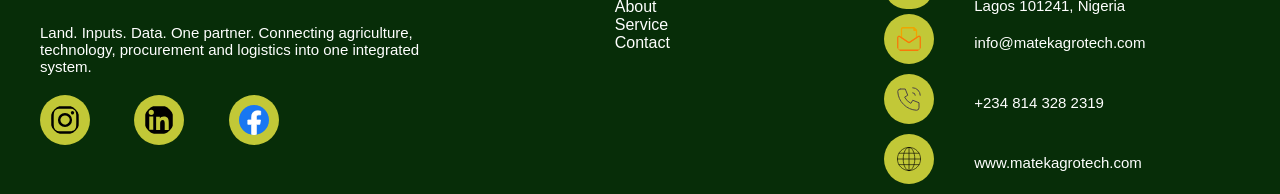
==== commit f7a97d30: "deploy" ====
--- a/index.html
+++ b/index.html
@@ -11,20 +11,20 @@
         <div class="hero">
         <div class="logo"><img src="matek-logo - Copy.png" alt=""></div>
         <div class="nav-top">
-            <nav class="list">
-            <ul>
+            <!--NAVBAR START-->
+            <nav class="navbar" id="navbar">
+            <ul class="nav-links" id="navLinks">
                 <li><a href="index.html">Home</a></li>
                 <li><a href="About.html">About us</a></li>
                 <li><a href="Sevice.html">Services</a></li>
                 <li><a href="Contact.html">Contact</a></li>
+                 <li><button class="cta-mobile"><a href="">Partner With Us</a></button></li>
             </ul>
+            <button class="cta-desktop"><a href="">Partner With Us</a></button>
+        <div class="hamburger" id="hamburger">&#9776</div>
+        <div class="close-btn" id="closeBtn">&times;</div>
         </nav>
-        <div class="nav-toogle">
-                <div class="wiith"><button><a href="">Partner With Us</a></button></div>
-        <div class="menu-icon" id="open-btn">&#9776</div>
-        <div class="close-btn" id="close-Btn">&times;</div>
-        </div>
-       
+        <!--NAVBAR END-->
        </div>
     </div>
 </header>
@@ -251,28 +251,8 @@
     <footer>
 
     </footer>
-    <script>
-    document.addEventListener('DOMContentLoaded', function() {
-         let openBtn = document.getElementById("menu-icon");
-         let closeBtn = document.querySelector('.close-Btn');
-         let sidebar = document.getElementById('sidebar');
-         let mainContent = document.getElementById('main-content');
-
-
-         openBtn.addEventListener ('click', () => {
-            sidebar.style.width = '250px';
-            mainContent.style.marginLeft = '250px';
-         } );
-
-         closeBtn.addEventListener ('click', () => {
-            sidebar.style.width = '0';
-            mainContent.style.marginLeft = '0';
-         } );
-
-
-    });
-
-    </script>
+    <!--JAVA SCRIPT-->
+     <script src="script.js"></script>
 </body>
 </body>
 </html>
--- a/index.css
+++ b/index.css
@@ -1,13 +1,13 @@
 *{
 
     margin: 0px;
-    font-family: 'Segoe UI', Tahoma, Geneva, Verdana, sans-serif;
+    font-family: sans-serif;
 }
 .hero{
     display: flex;
     justify-content: space-between;
     background-color: rgb(239, 244, 219);
-    position: fixed;
+    position: relative;
     width: 100%;
     padding: 15px 10px;
     box-shadow: #000 0px 1px;
@@ -17,6 +17,7 @@
     gap: 10px;
     margin-left: 200px;
 }
+
 .nav-top{
     display: flex;
     align-items: center;
@@ -61,11 +62,11 @@
     margin-right: 30px;
     align-items: center;
 }
-.menu-icon{
+.openBtn{
     display: none;
     padding: 2px;
 }
-.menu-icon:hover{
+.openBtn:hover{
     cursor: pointer;
 }
 .split{
@@ -141,6 +142,26 @@
     display: flex;
     gap: 20px;
 }
+.cta-mobile {
+    display: none;
+    margin-top: 15px;
+    width: 100%;
+    }
+    .cta-desktop{
+        background-color: #D6E14C;
+        border: none;
+        padding: 10px 20px;
+        border-radius: 20px;
+    }
+    .cta-desktop a{
+        text-decoration: none;
+        color: black;
+    }
+.hamburger { 
+    display: none; 
+    font-size: 25px; 
+    cursor: pointer;
+}
 .About{
     display: flex;
     justify-self: center;
@@ -512,13 +533,162 @@
 }
 .Pledge{
     display: flex;
-}
-@media screen and (max-width : 768px) {
-    .menu-icon{
-        display:flex;
-        font-size: 22px;
-    }
-    .hero nav{
+    padding-bottom: 300px;
+}
+.mission{
+    background-color: rgb(8, 53, 8);
+    color: #fff;
+    width: 70%;
+    padding: 50px;
+    border:rgb(8, 77, 8) solid;
+    margin: 20px;
+    border-radius: 30px;
+}
+.cook{
+    margin-bottom: 30px;
+}
+.vission{
+    background-color: white;
+    color: #000;
+    width: 70%;
+    margin: 20px;
+    padding: 50px;
+    border:black 1px solid;
+    border-radius: 30px;
+}
+.tech{
+    font-size: 28px;
+}
+.Ready .tech{
+    color: white;
+    margin: 50px 0px 60px 0px;
+}
+.array{
+    display: flex;
+    justify-content: center;
+    padding: 40px 10px;
+    background-color: rgb(216, 223, 187);
+    text-align: center;
+    gap: 40px;
+    flex-wrap: wrap;
+}
+.pikin{
+    background-color: white;
+    padding: 30px;
+    text-align: left;
+    border-radius: 15px;
+    border:rgb(117, 128, 62) 1px solid;
+    max-width: 250px;
+}
+.pikin h3{
+    margin-bottom: 30px;
+    font-size: 20px;
+}
+.pikin p{
+    margin-bottom: 20px;
+    color: rgb(111, 111, 110);
+    font-size: 13px;
+}
+.pikin h4{
+     font-size: 15px;
+    
+}
+.pikin a{
+    text-decoration: none;
+    color: black;
+}
+.identity{
+    display: flex;
+   
+    padding: 20px;
+}
+.Bola{
+    background-color: rgb(216, 223, 187);
+}
+.Land{
+    justify-items: center;
+    font-size: 30px;
+    text-align: center;
+    padding-bottom: 20px;
+}
+.Land span{
+    color: green ;
+}
+.hole{
+    display: flex;
+    background-color: white;
+    padding: 10px;
+    gap: 20px;
+}
+.area{
+    background-color: white;
+    padding: 30px;
+    border-radius: 30px;
+    margin-left: 10px;
+}
+.fan{
+    width: 250px;
+    background-color: rgb(216, 223, 187);
+    border: black 1px solid;
+    padding: 15px 10px 15px 20px;
+    border-radius: 15px;
+}
+.note{
+    width:585px;
+    height: 100px;
+    border-radius: 15px;
+    background-color: rgb(216, 223, 187);
+    padding: 10px;
+    margin-top: 30px;
+}
+.direct{
+    background-color: rgb(7, 45, 8);
+    color: white;
+    padding: 30px;
+    margin-left: 30px;
+    border-radius: 30px;
+}
+.horse button{
+    padding: 10px 20px;
+    border-radius: 10px;
+    border: none;
+    background-color: #D6E14C;
+    font-size: 15px;
+    font-weight: bold;
+    margin-top: 30px;
+}
+
+
+@media screen and (max-width : 767px) {
+    .show{
+        background-color: #000;
+        width: 100px;
+        height: 200px;
+        color: white;
+    }
+    .identity{
+        display: block;
+    }
+    .hole{
+        display: contents;
+    }
+    .note{
+        max-width: 260px;
+    }
+    .Land{
+        font-size: 20px;
+    }
+    .direct{
+        margin-top: 30px;
+        flex-wrap: wrap;
+    }
+    .openBtn .show{
+        display: flex;
+    }
+    .nav-links .show{
+        display: contents;
+    }
+    .hero nav ul{
         display: none;
     }
     .logo{
@@ -527,7 +697,7 @@
     .split{
         padding-top:100px;
         display: block;
-        
+        margin-right: 0px;
     }
     .hero{
         position: fixed;
@@ -538,10 +708,12 @@
     }
     .slider{
         gap: 0px;
-        padding: 20px 0px 20px 20px;
+        padding: 0px 0px 30px 0px;
+        justify-self: center;
     }
     .slider img{
-        margin-left: 30px;
+        width: 90%;
+        margin-left: 10px;
     }
     .partn{
         padding: 7px 15px;
@@ -595,7 +767,7 @@
         .contact{
             display: block;
             background-color: rgb(7, 45, 8);
-            padding: 100px 20px 20px 20px;
+            padding: 40px 20px 40px 0px;
         }
         .about{
             display: contents;
@@ -623,8 +795,9 @@
             margin-left: 15px;
         }
         .right img{
-            width: 400px;
-            margin-left: 20px;
+            width: 70%;
+            margin-left: 10px;
+            box-shadow: none;
         }
         .learn h2{
             font-size: 30px;
@@ -663,8 +836,10 @@
             color: #000;
         }
         .slider img{
-    width: 450px;
+    width: 70%;
     border-radius: 20px;
+    justify-self: center;
+    margin-right: 0px;
 }
 .column{
     justify-content: center;
@@ -707,7 +882,8 @@
     display: contents;
 }
 .osi img{
-    width: 500px;
+    width: 340px;
+    height: 300px;
     flex-shrink: 200px;
 }
 .otun h2{
@@ -718,9 +894,44 @@
 .Pledge{
     display: contents;
 }
-.{
-    width: 100px;
-    background-color: rgb(216, 223, 187);
-}
+  .nav-links {
+    position: absolute;
+    top: 76px;
+    left: -200px;
+    width: 100%;
+    background: white;
+    flex-direction: column;
+    gap: 0;
+    padding: 20px;
+    display: none;
+  }
+  .nav-links.active {
+    display: flex; 
+    }
+  .nav-links li {
+    padding: 15px 0; 
+    width: 100%; 
+    border-bottom: 1px solid #eee; 
+    }
+  .nav-links a {
+     color: black;
+    }
+  .cta-desktop { 
+    display: none; 
+    }
+  .cta-mobile { 
+    display: block; 
+    background-color: #D6E14C;
+    border: none;
+    height: 40px;
+    border-radius: 30px;
+}
+.cta-mobile:hover{
+     background-color: #D6E14C;
+}
+  .hamburger { 
+    display: block;
+ }
+
 
 }
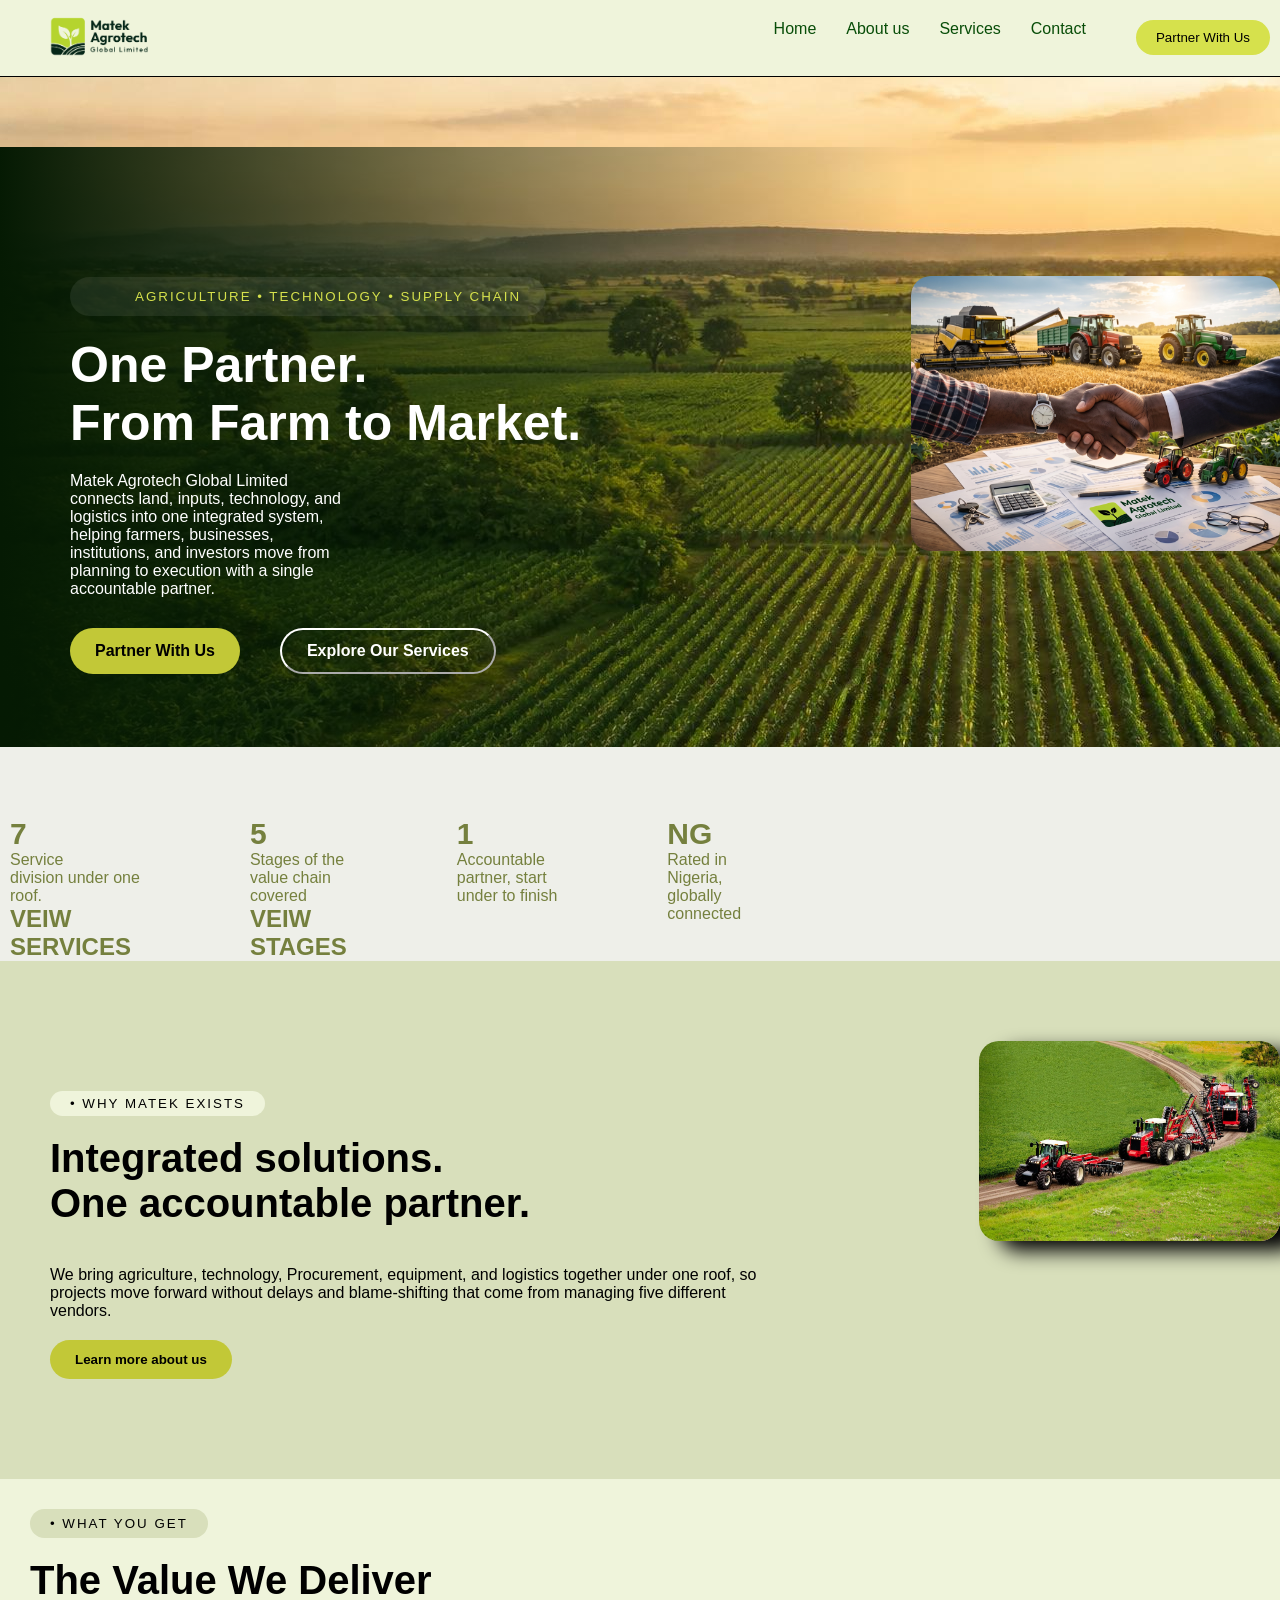
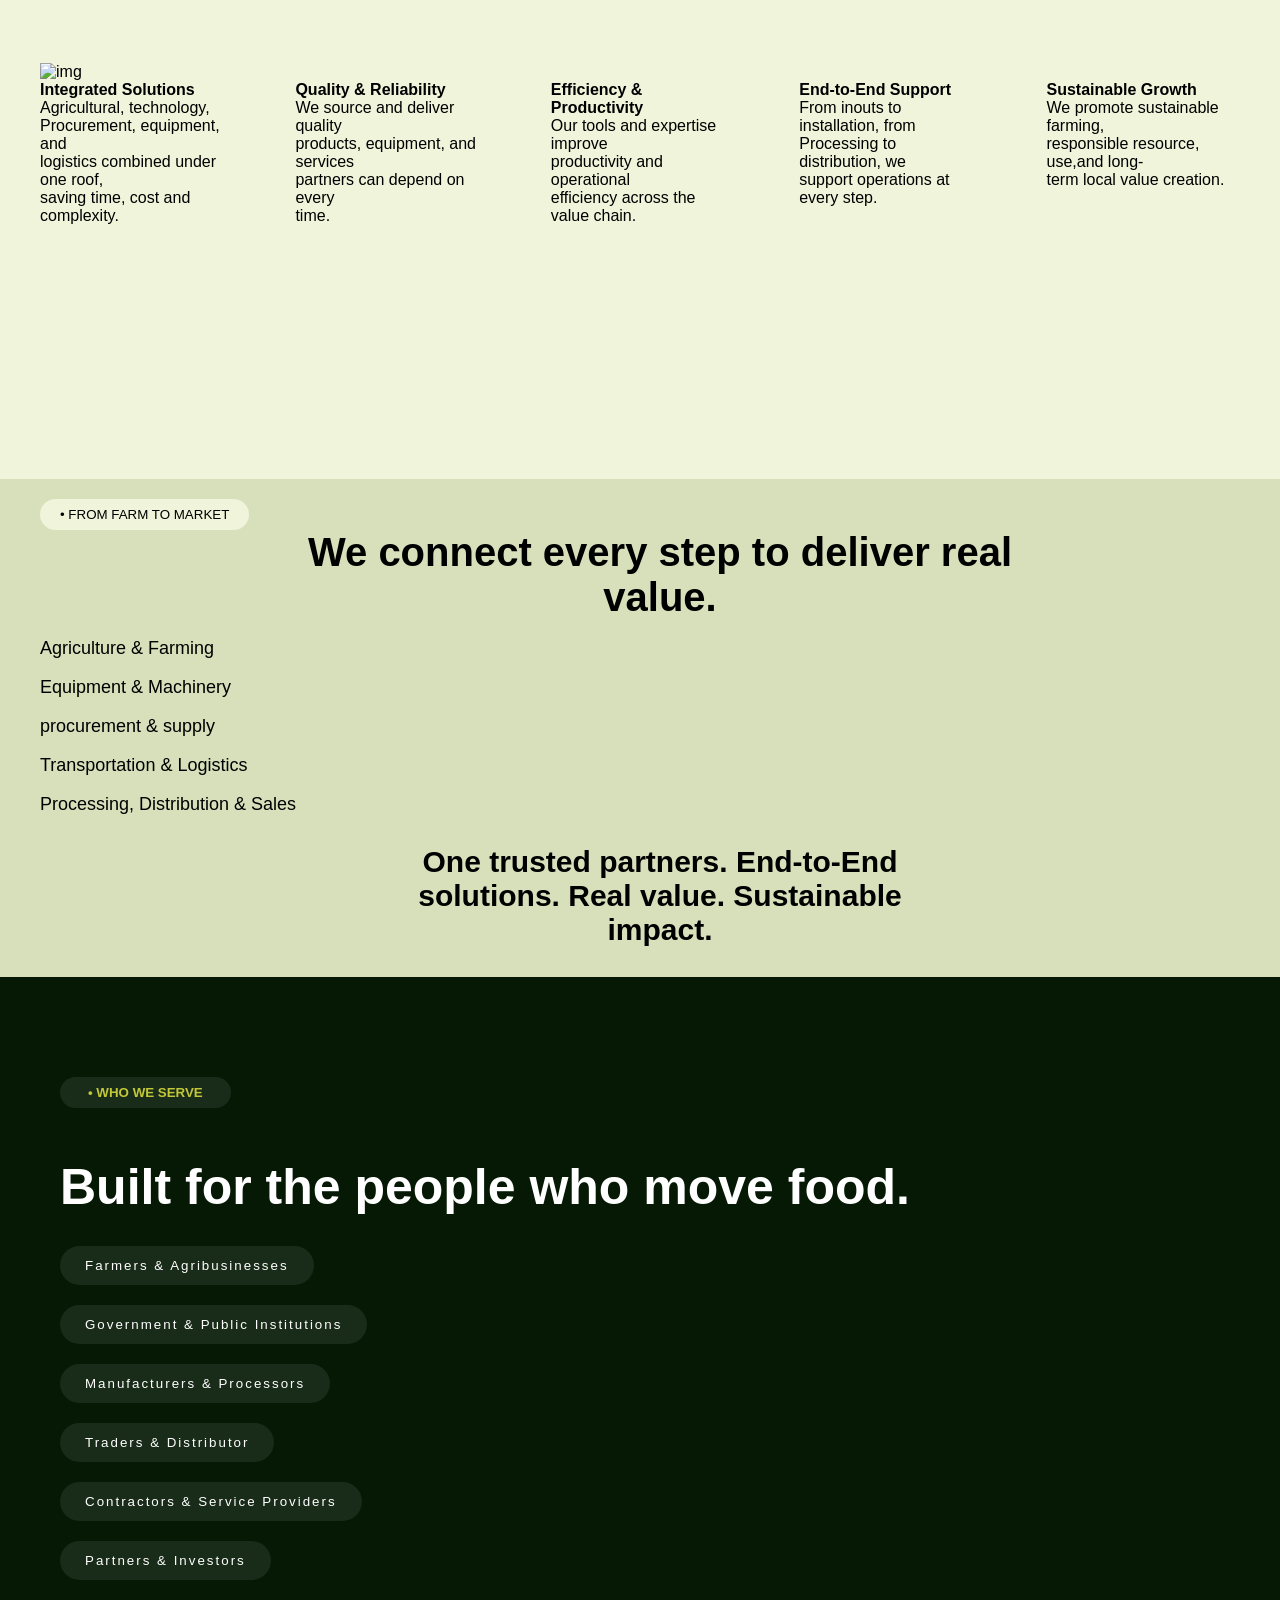
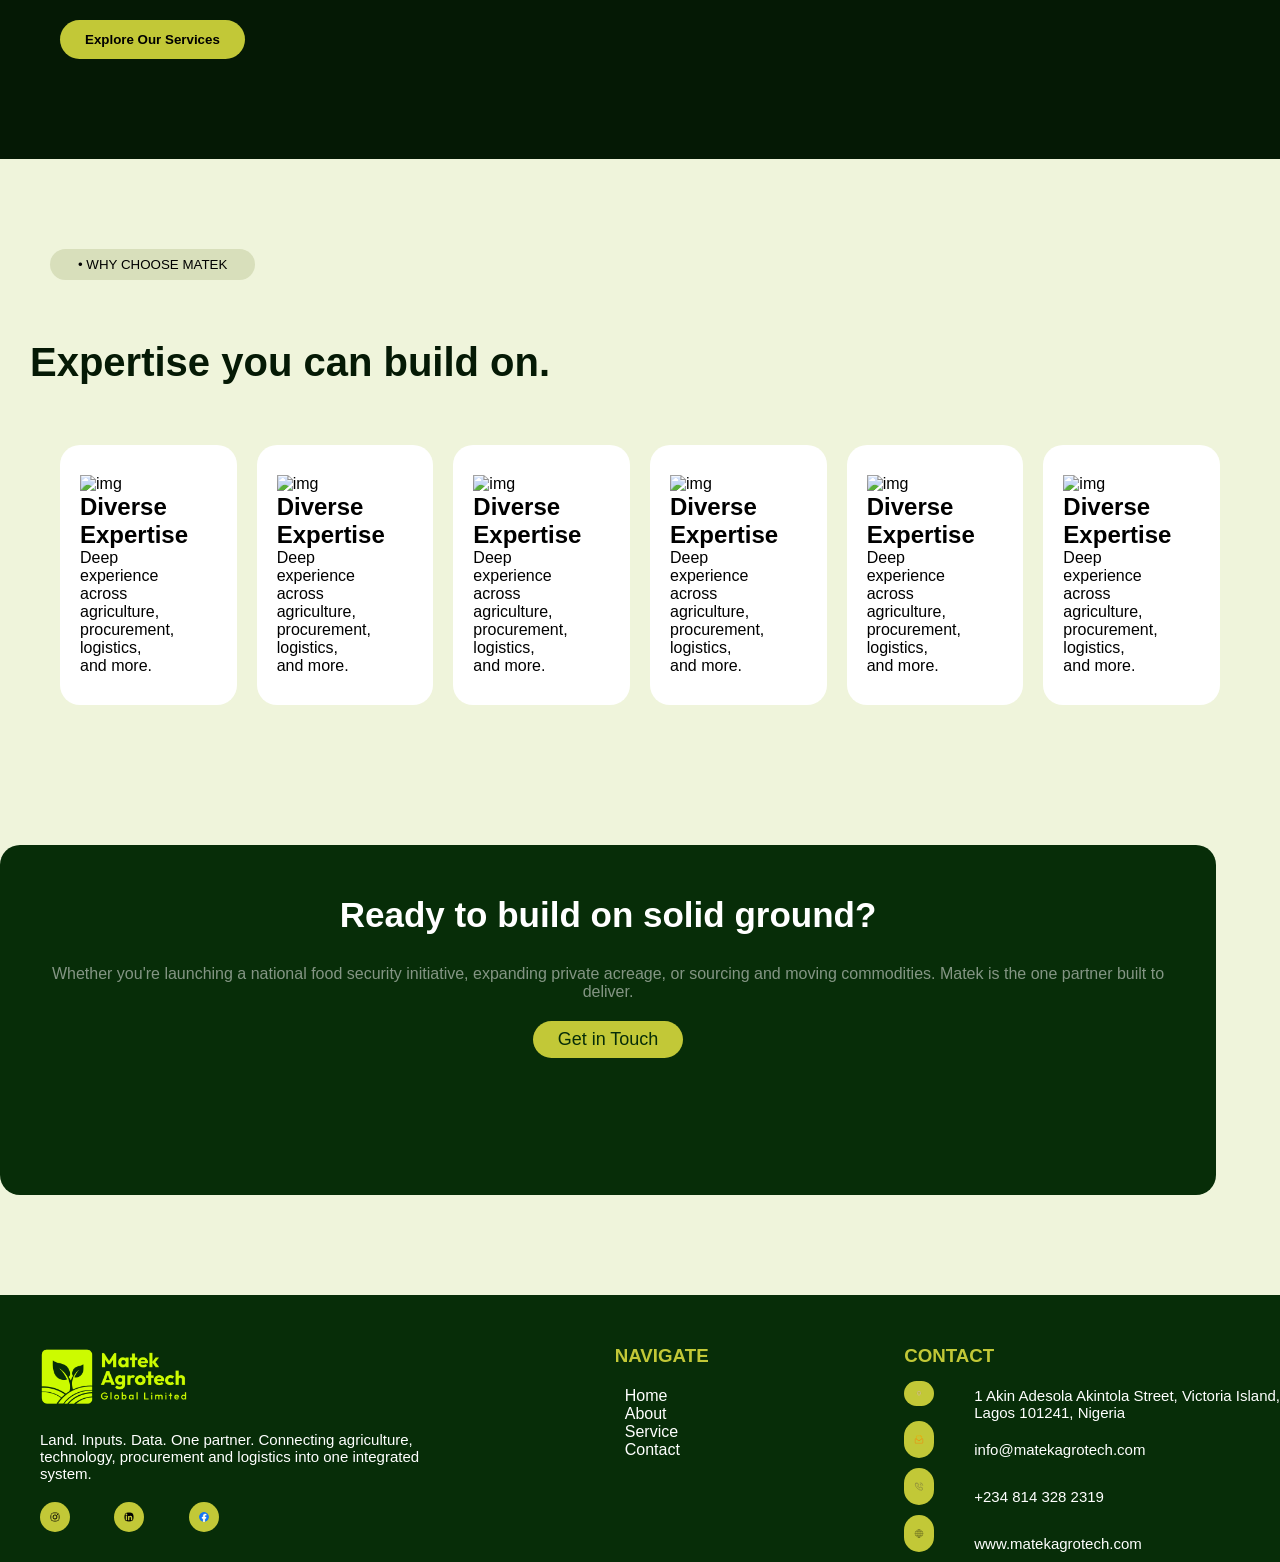
==== commit 994cbb84: "Hoope" ====
--- a/index.html
+++ b/index.html
@@ -22,7 +22,6 @@
             </ul>
             <button class="cta-desktop"><a href="">Partner With Us</a></button>
         <div class="hamburger" id="hamburger">&#9776</div>
-        <div class="close-btn" id="closeBtn">&times;</div>
         </nav>
         <!--NAVBAR END-->
        </div>
--- a/index.css
+++ b/index.css
@@ -561,7 +561,10 @@
 }
 .Ready .tech{
     color: white;
-    margin: 50px 0px 60px 0px;
+    margin: 50px 0px 0px 0px;
+}
+.bloody{
+    margin-bottom: 50px;
 }
 .array{
     display: flex;
@@ -850,8 +853,14 @@
     margin-bottom: 20px;
     
 }
+.touch{
+    margin: 30px;
+}
 .why h2{
     padding-left: 30px;
+}
+.Ready{
+    height: 470px;
 }
 .allow{
     display: block;
@@ -934,4 +943,16 @@
  }
 
 
-}+}
+/* === MOBILE ALIGNMENT FIX === */
+
+/* 1. Stop horizontal scroll - this is the main cause */
+html, body {
+  overflow-x: hidden;
+  width: 100%;
+}
+* {
+  box-sizing: border-box;
+  max-width: 100%;
+}
+
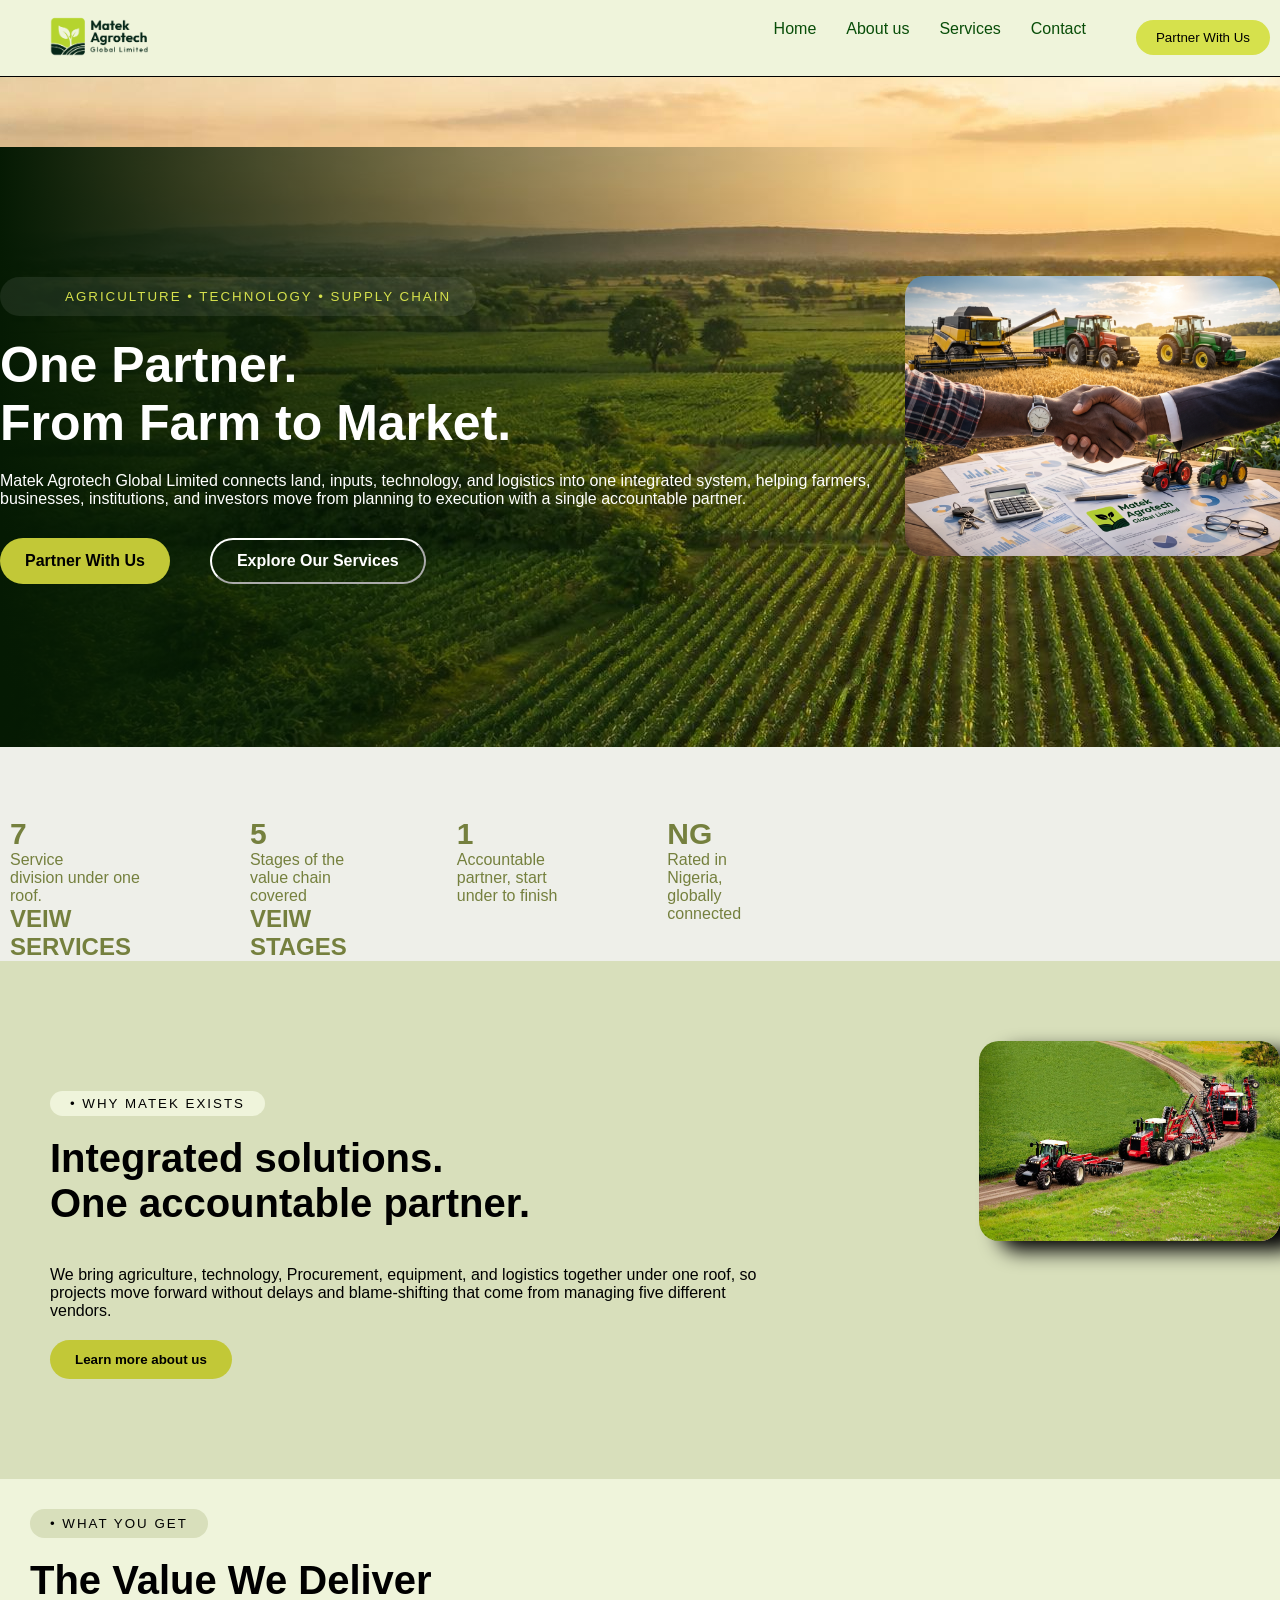
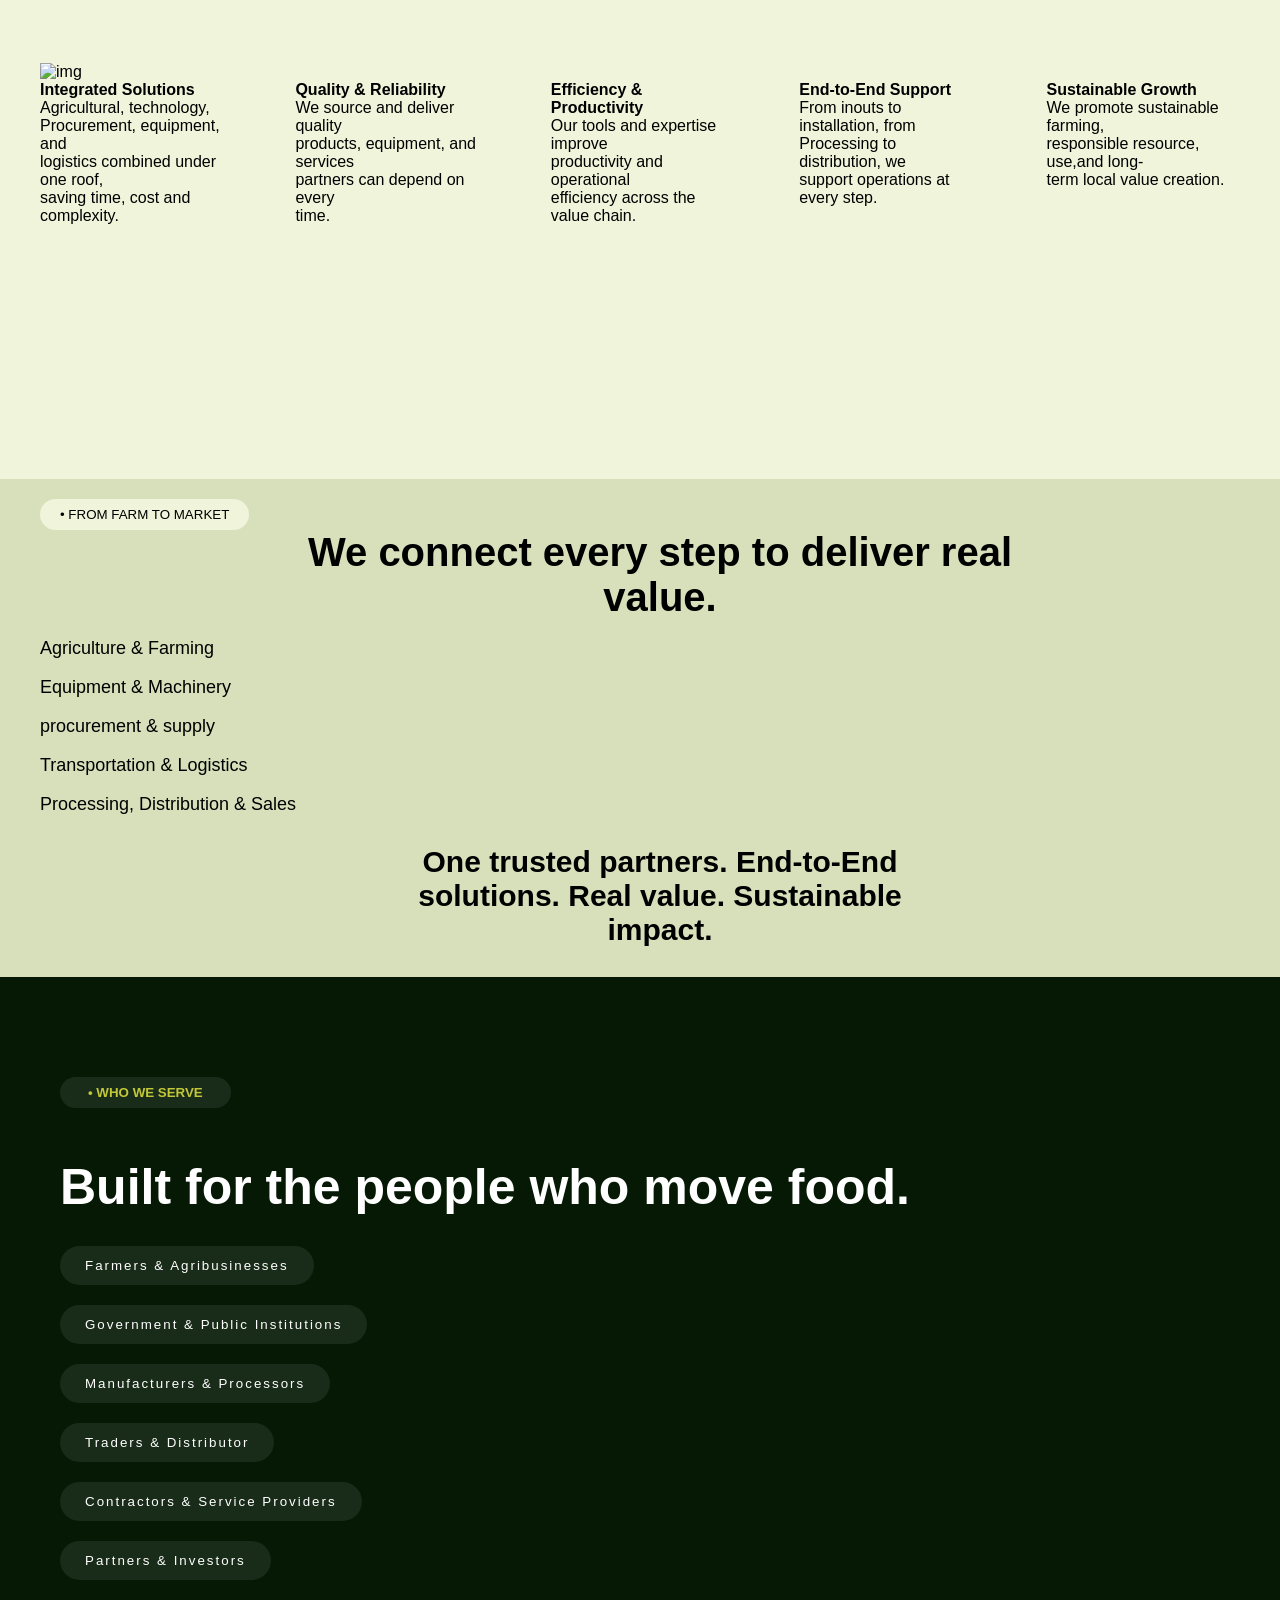
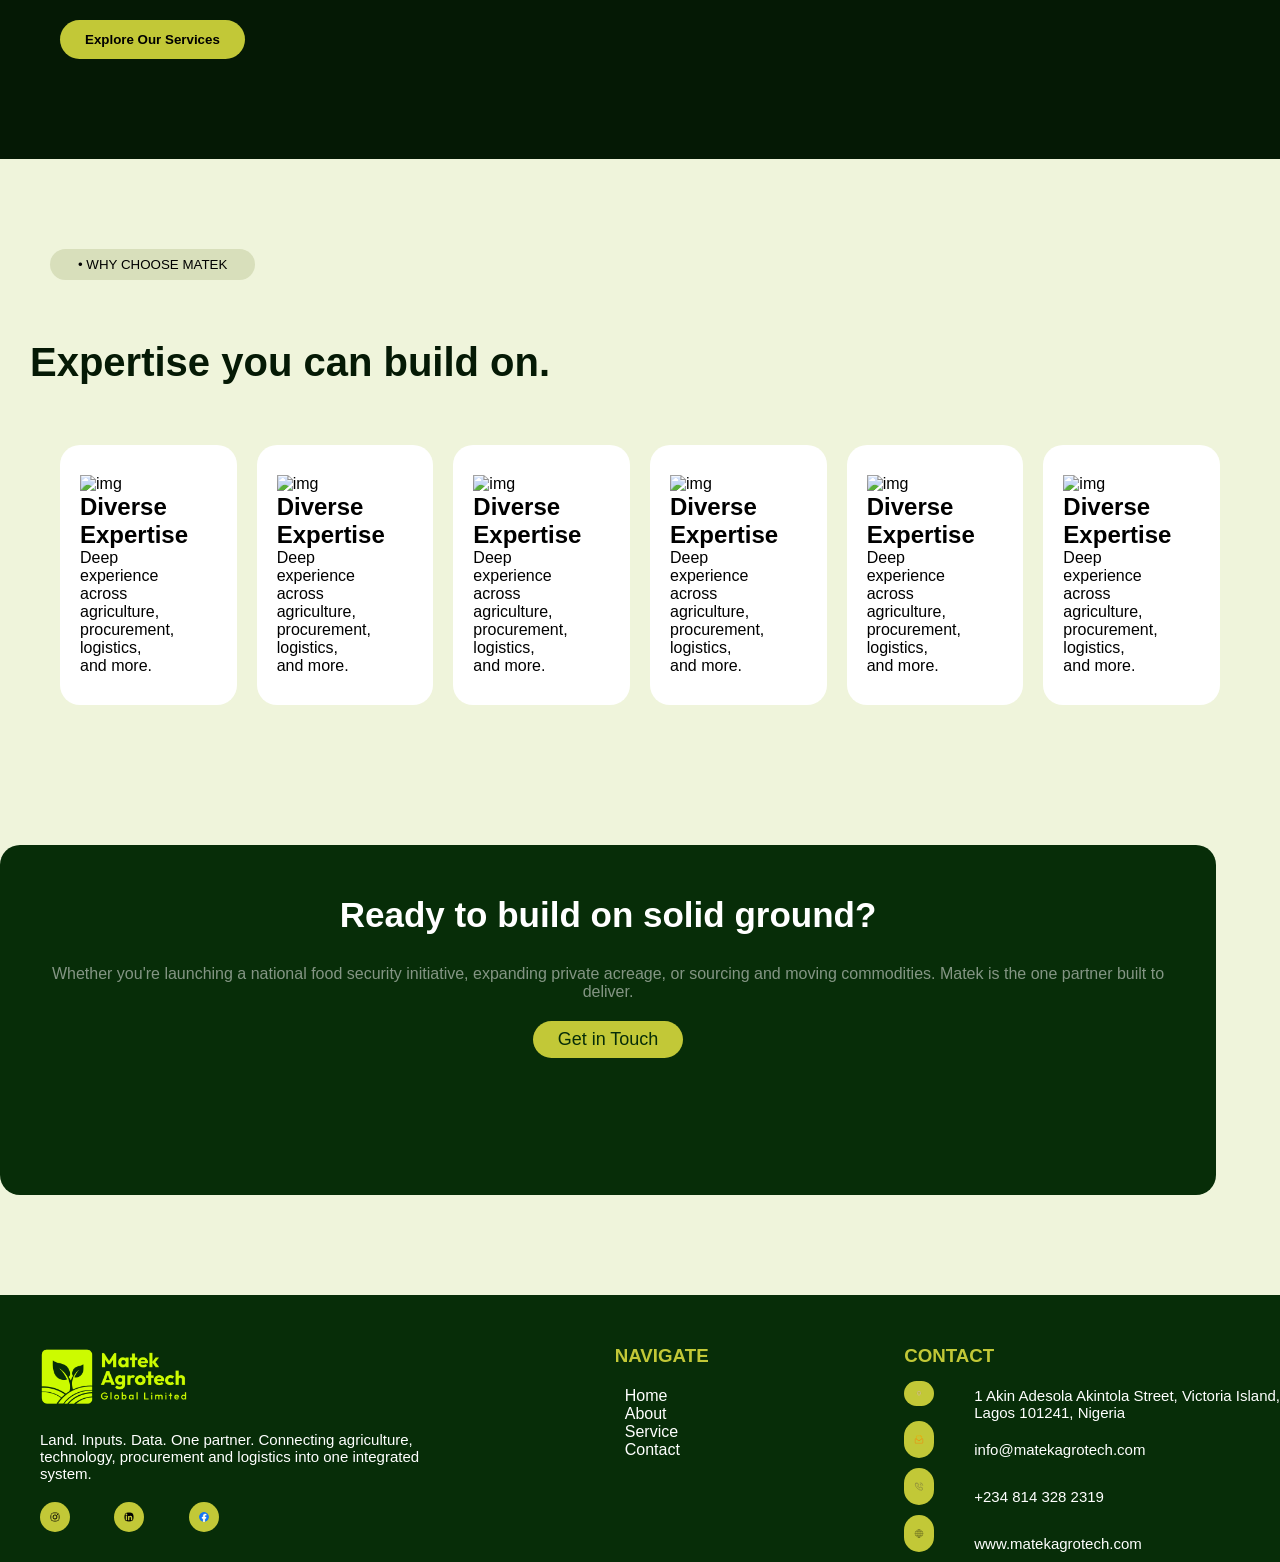
==== commit 14df95cd: "cmmit" ====
--- a/index.html
+++ b/index.html
@@ -31,7 +31,7 @@
         <div class="partnership">
         <button class="contxt"><ul>AGRICULTURE • TECHNOLOGY • SUPPLY CHAIN</ul></button>
         <h3>One Partner. <br>  From Farm to Market.</h3>
-        <p>Matek Agrotech Global Limited <br> connects land, inputs, technology, and <br>logistics into one integrated system, <br> helping farmers, businesses, <br> institutions, and investors move from <br> planning to execution with a single <br> accountable partner.</p>
+        <p>Matek Agrotech Global Limited  connects land, inputs, technology, and logistics into one integrated system, helping farmers, businesses, institutions, and investors move from planning to execution with a single accountable partner.</p>
        <div class="hero-btn">
          <button class="partn"><a href="#">Partner With Us</a></button> <br>
         <button class="Explore"><a href="#">Explore Our Services</a></button> <br>
--- a/index.css
+++ b/index.css
@@ -106,7 +106,7 @@
     background: linear-gradient(to left, rgba(3, 15, 0, 0), rgb(5, 26, 3));
     margin-top: -129px;
     padding-top: 130px;
-    padding-left: 70px;
+    padding-left: 0px;
   
 }
 .partnership h3{
@@ -232,9 +232,6 @@
 }
 .top{
     margin-left: 30px;
-}
-.column{
-
 }
 .delivers{
     background-color: rgb(239, 244, 219);
@@ -663,12 +660,6 @@
 
 
 @media screen and (max-width : 767px) {
-    .show{
-        background-color: #000;
-        width: 100px;
-        height: 200px;
-        color: white;
-    }
     .identity{
         display: block;
     }
@@ -705,10 +696,6 @@
     .hero{
         position: fixed;
     }
-    .partnership{
-        height: 500px;
-        
-    }
     .slider{
         gap: 0px;
         padding: 0px 0px 30px 0px;
@@ -719,7 +706,8 @@
         margin-left: 10px;
     }
     .partn{
-        padding: 7px 15px;
+        padding: 0px 15px;
+        margin-left: 25px;
     }
     .Explore{
         padding: 7px 15px;
@@ -867,11 +855,10 @@
 }
 .partnership{
     width:70%;
-    height: 600px;
     background: linear-gradient(to left, rgba(3, 15, 0, 0), rgb(5, 26, 3));
     margin-top: -129px;
     padding-top: 130px;
-    padding-left: 70px;
+    padding-left: 10px;
   
 }
 .why h2{
@@ -941,6 +928,9 @@
   .hamburger { 
     display: block;
  }
+ .partnership{
+    height: 800px;
+ }
 
 
 }
